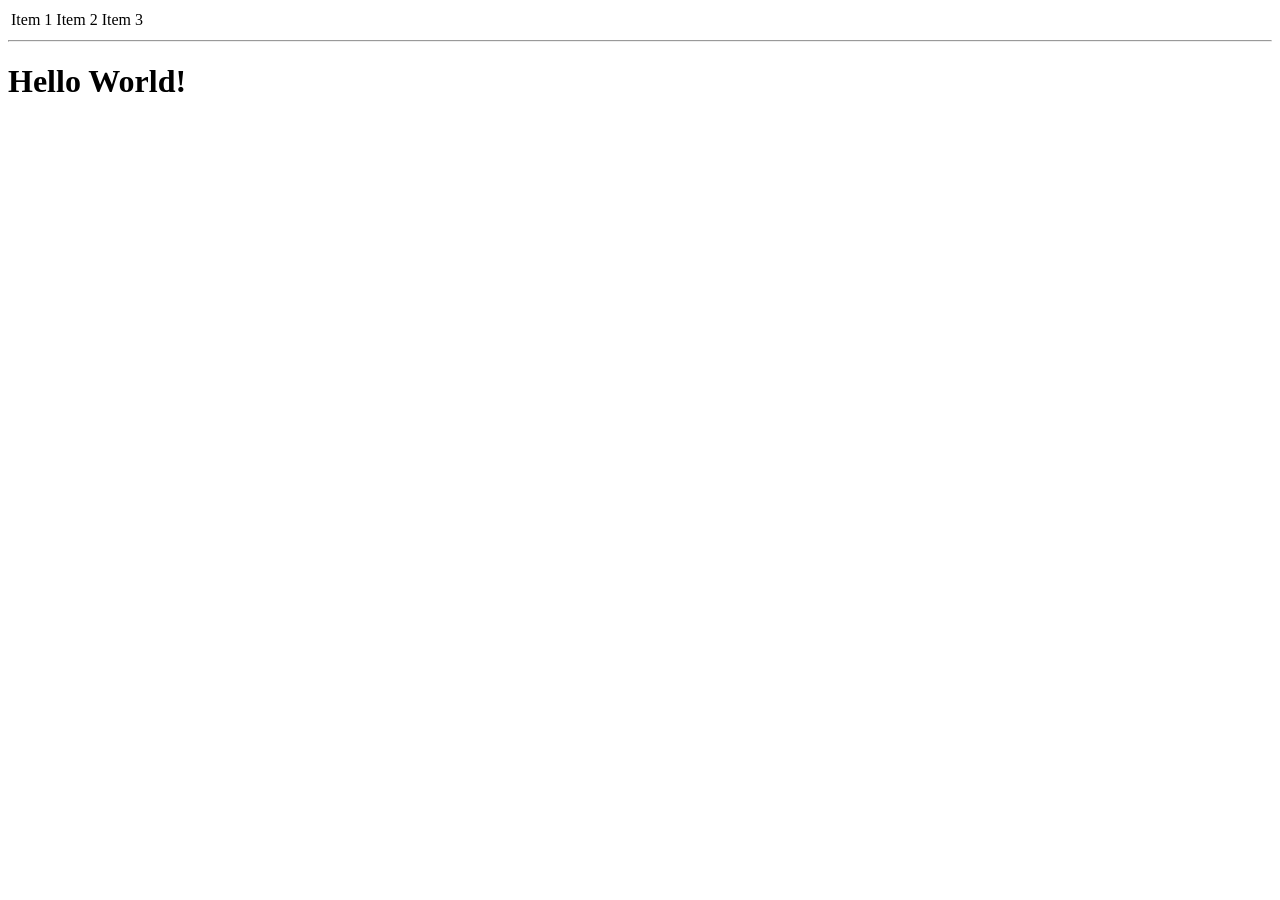
==== index.html @ 96542fe8 "Initial Commit" ====
<!DOCTYPE html>
<html lang="en">
    <head>
        <meta charset="UTF-8">
        <title>Bryan Garry</title>
    </head>

    <body>
        <table>
            <tr>
                <td>Item 1</td>
                <td>Item 2</td>
                <td>Item 3</td>
            </tr>
        </table>

        <hr>

        <h1>Hello World!</h1>

    </body>
</html>
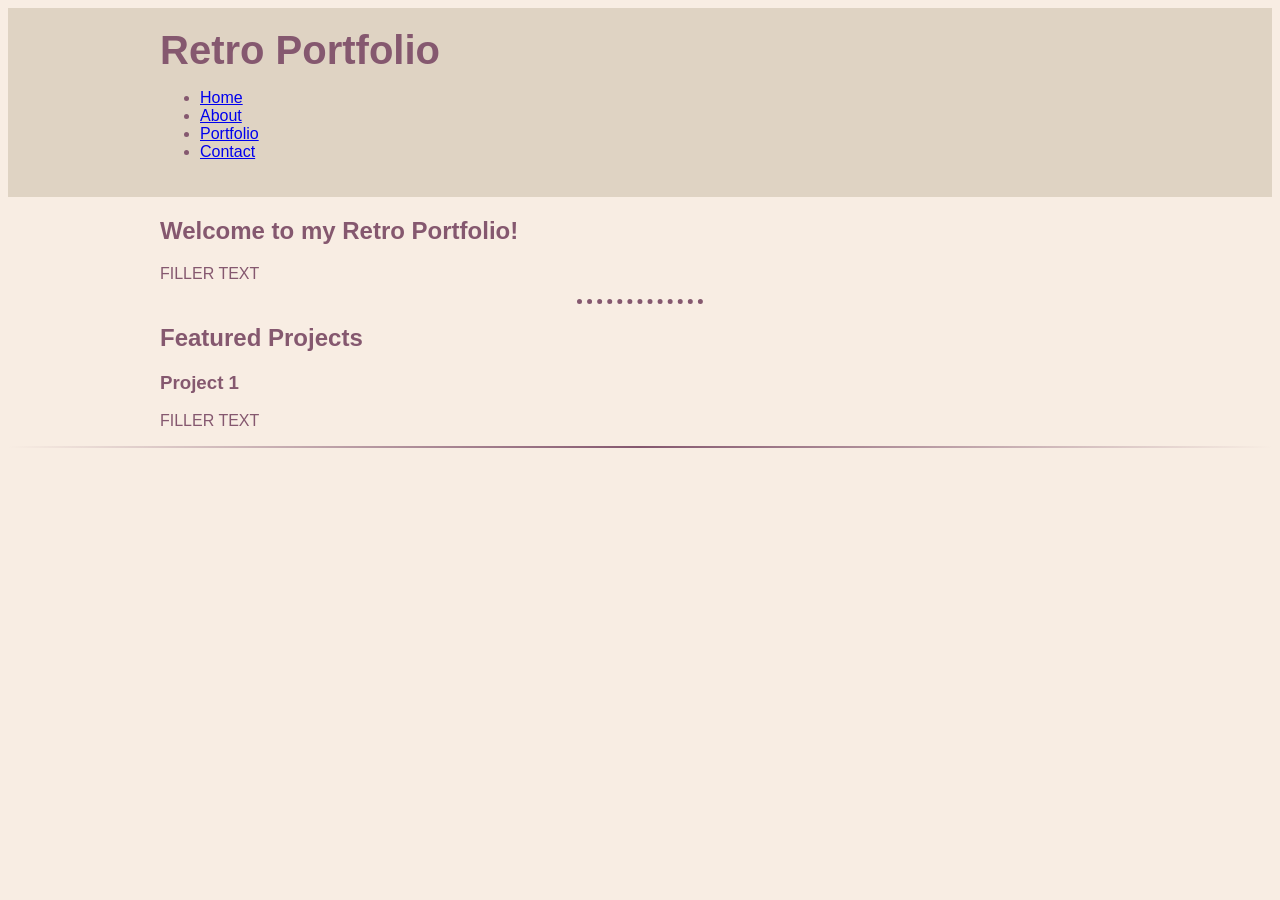
==== commit 6af70c48: "Added Initial HTML And CSS Structure" ====
--- a/index.html
+++ b/index.html
@@ -2,21 +2,48 @@
 <html lang="en">
     <head>
         <meta charset="UTF-8">
+        <meta name="viewport" content="width=device-width, initial-scale=1.0">
         <title>Bryan Garry</title>
+        <link rel="stylesheet" href="css/styles.css">
     </head>
 
     <body>
-        <table>
-            <tr>
-                <td>Item 1</td>
-                <td>Item 2</td>
-                <td>Item 3</td>
-            </tr>
-        </table>
 
-        <hr>
+        <header>
+            <div class="container">
+                <h1>Retro Portfolio</h1>
+                <nav>
+                    <ul>
+                        <li><a href="#">Home</a></li>
+                        <li><a href="#">About</a></li>
+                        <li><a href="#">Portfolio</a></li>
+                        <li><a href="#">Contact</a></li>
+                    </ul>
+                </nav>
+            </div>
+        </header>
 
-        <h1>Hello World!</h1>
+        
+        <section class="intro">
+            <div class="container">
+                <h2>Welcome to my Retro Portfolio!</h2>
+                <p>FILLER TEXT</p>
+            </div>
+        </section>
+
+        <hr class="hr-style-one">
+    
+        <section class="featured-projects">
+            <div class="container">
+                <h2>Featured Projects</h2>
+                <div class="project">
+                    <h3>Project 1</h3>
+                    <p>FILLER TEXT</p>
+                </div>
+            </div>
+        </section>
+        
+        <hr class="hr-style-two">
 
     </body>
 </html>
--- a/css/styles.css
+++ b/css/styles.css
@@ -0,0 +1,46 @@
+/*  
+COLOR PALLETES
+#F8EDE3     #181D31
+#DFD3C3     #678983
+#D0B8A8     #E6DDC4
+#85586F     #F0E9D2
+ */
+
+
+/* Global Styles */
+body {
+    background-color: #F8EDE3;
+    color: #85586F;
+    font-family: Arial, sans-serif;
+}
+  
+.container {
+    max-width: 960px;
+    margin: 0 auto;
+    padding: 0 20px;
+}
+
+.hr-style-one {
+    background-color: none;
+    border-style: dotted none none;
+    border-color: #85586F;
+    border-width: 5px;
+    width: 10%;
+}
+
+.hr-style-two {
+    border: 0;
+    height: 2px;
+    background-image: linear-gradient(to right, rgba(0, 0, 0, 0), #85586F, rgba(0, 0, 0, 0));
+}
+  
+/* Header styles */
+header {
+    background-color: #DFD3C3;
+    padding: 20px 0;
+}
+  
+header h1 {
+    font-size: 2.5rem;
+    margin: 0;
+}
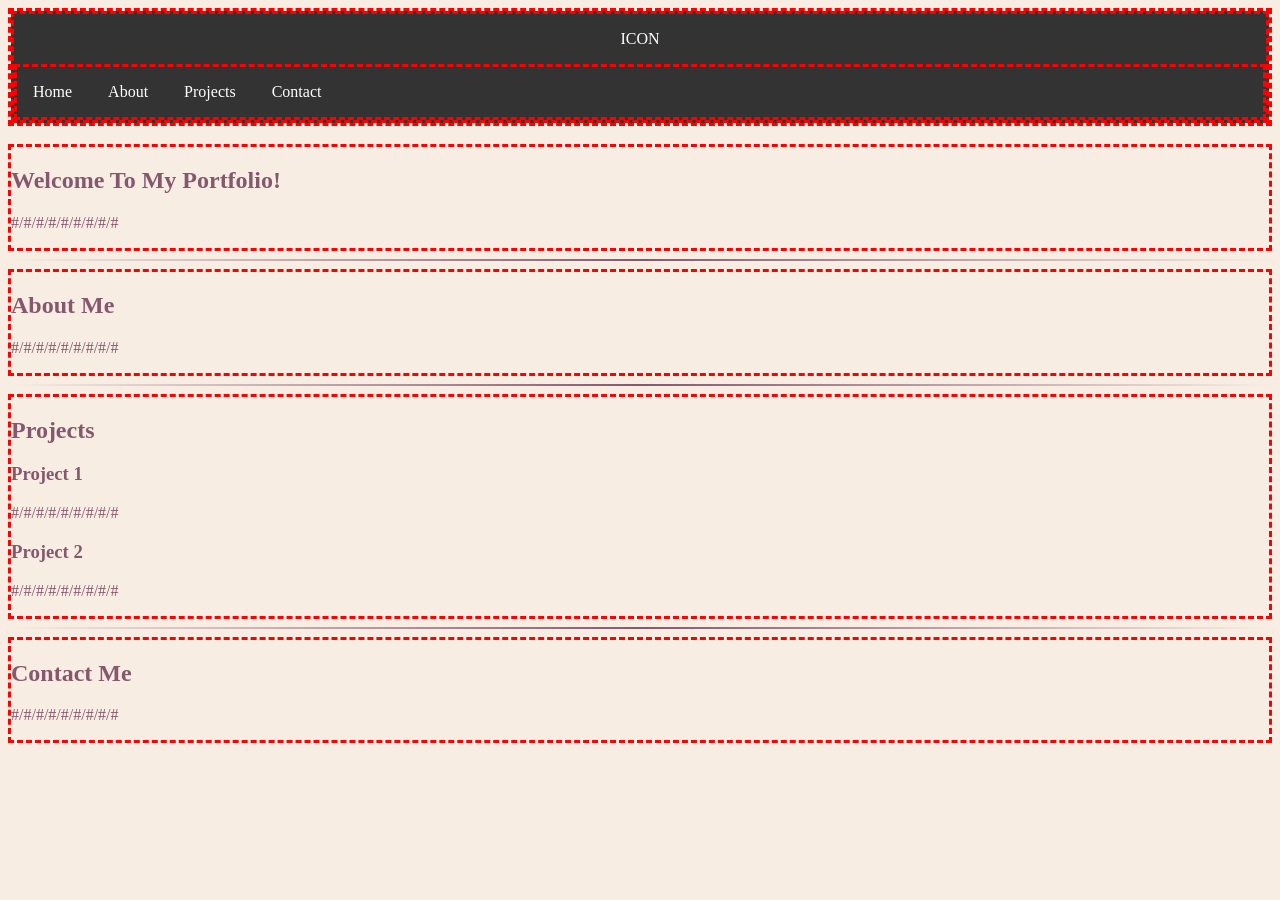
==== commit 5f382e14: "Added Div Outlines and Header Base" ====
--- a/index.html
+++ b/index.html
@@ -9,10 +9,34 @@
 
     <body>
 
-        <header>
+        <!-- A navigation bar to sit at the top of the website -->
+        <div class="container">
+            <nav class="navbar">
+                <a href="#" class="icon">ICON</a>
+                <ul>
+                    <li><a href="#">Home</a></li>
+                    <li><a href="#">About</a></li>
+                    <li><a href="#">Projects</a></li>
+                    <li><a href="#">Contact</a></li>
+                </ul>
+            </nav>
+        </div>
+
+        <!--<nav class="navbar">
+            <a href="#" class="icon">ICON</a>
             <div class="container">
-                <h1>Retro Portfolio</h1>
-                <nav>
+                <ul>
+                    <li><a href="#">Home</a></li>
+                    <li><a href="#">About</a></li>
+                    <li><a href="#">Projects</a></li>
+                    <li><a href="#">Contact</a></li>
+                </ul>
+            </div>
+        </nav>-->
+
+        <!--<header>
+            <div class="container">
+                <nav class="header-nav">
                     <ul>
                         <li><a href="#">Home</a></li>
                         <li><a href="#">About</a></li>
@@ -21,29 +45,51 @@
                     </ul>
                 </nav>
             </div>
-        </header>
+        </header>-->
 
+        <br>
         
-        <section class="intro">
+        <section>
             <div class="container">
-                <h2>Welcome to my Retro Portfolio!</h2>
-                <p>FILLER TEXT</p>
+                <h2>Welcome To My Portfolio!</h2>
+                <p>#/#/#/#/#/#/#/#/#</p>
             </div>
         </section>
 
-        <hr class="hr-style-one">
+        <hr class="hr-style-two">
+
+        <section>
+            <div class="container">
+                <h2>About Me</h2>
+                <p>#/#/#/#/#/#/#/#/#</p>
+            </div>
+        </section>
+
+        <hr class="hr-style-two">
     
-        <section class="featured-projects">
+        <section>
             <div class="container">
-                <h2>Featured Projects</h2>
-                <div class="project">
+                <h2>Projects</h2>
+                <div>
                     <h3>Project 1</h3>
-                    <p>FILLER TEXT</p>
+                    <p>#/#/#/#/#/#/#/#/#</p>
+                </div>
+                <div>
+                    <h3>Project 2</h3>
+                    <p>#/#/#/#/#/#/#/#/#</p>
                 </div>
             </div>
+            
         </section>
         
         <hr class="hr-style-two">
 
+        <section>
+            <div class="container">
+                <h2>Contact Me</h2>
+                <p>#/#/#/#/#/#/#/#/#</p>
+            </div>
+        </section>
+
     </body>
 </html>
--- a/css/styles.css
+++ b/css/styles.css
@@ -11,15 +11,18 @@
 body {
     background-color: #F8EDE3;
     color: #85586F;
-    font-family: Arial, sans-serif;
+    /*font-family: Arial, sans-serif;*/
 }
   
 .container {
-    max-width: 960px;
+    border-color: red;
+    border-style: dashed;
+    /*max-width: 960px;
     margin: 0 auto;
-    padding: 0 20px;
+    padding: 0 20px;*/
 }
 
+/* Horizontal Rule styles */
 .hr-style-one {
     background-color: none;
     border-style: dotted none none;
@@ -35,12 +38,76 @@
 }
   
 /* Header styles */
+/*
 header {
+    display: flex;
+    align-items: center;
+    justify-content: start;
+    padding: 1rem;
     background-color: #DFD3C3;
-    padding: 20px 0;
+    border-color: red;
+    border-style: dashed;
 }
-  
-header h1 {
-    font-size: 2.5rem;
+
+.header-nav ul {
+    display: flex;
+    list-style: none;
+}
+
+.header-nav ul li {
+    display: inline;
+    padding: 0 1rem;
+}
+
+.header-nav ul li a {
+    text-decoration: none;
+    color: #85586F;
+    cursor: pointer;
+}
+
+.header-nav ul li a:hover {
+    border-color: red;
+    border-style: dashed;
+}*/
+
+ /* Navbar styles */
+ .navbar {
+    border-color: red;
+    border-style: dashed;
+    align-items: center;
+    justify-content: center;
+    background-color: #333333;
+ }
+
+ .navbar ul {
+    border-color: red;
+    border-style: dashed;
+    list-style-type: none;
+    justify-content: center;
     margin: 0;
-}+    padding: 0;
+    overflow: hidden;
+    background-color: #333333;
+ }
+
+ .navbar li {
+    display: inline-block;
+ }
+
+ .navbar a {
+    display: block;
+    color: white;
+    text-align: center;
+    padding: 16px;
+    text-decoration: none;
+ }
+
+ .navbar a:hover {
+    background-color: #111111;
+ }
+
+ .list {
+    list-style: none;
+    display: flex;
+    gap: 25px;
+ }
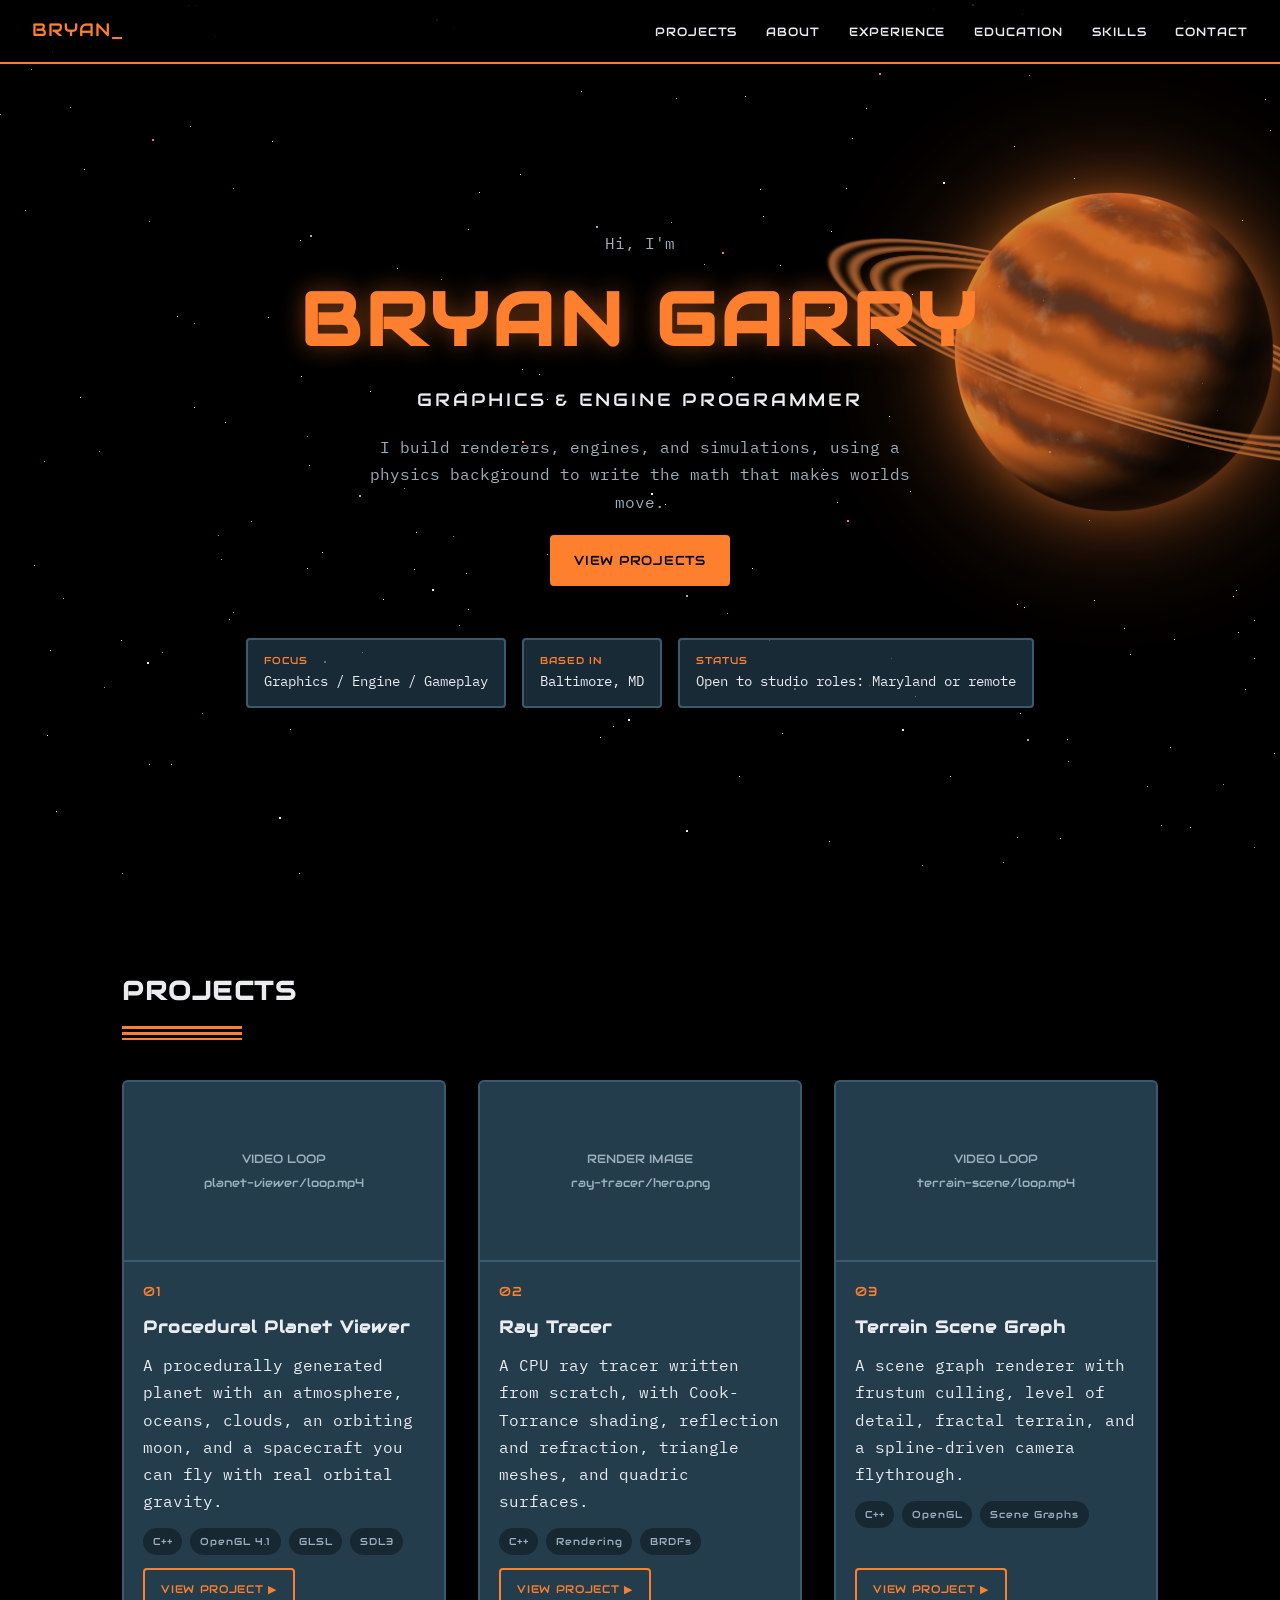
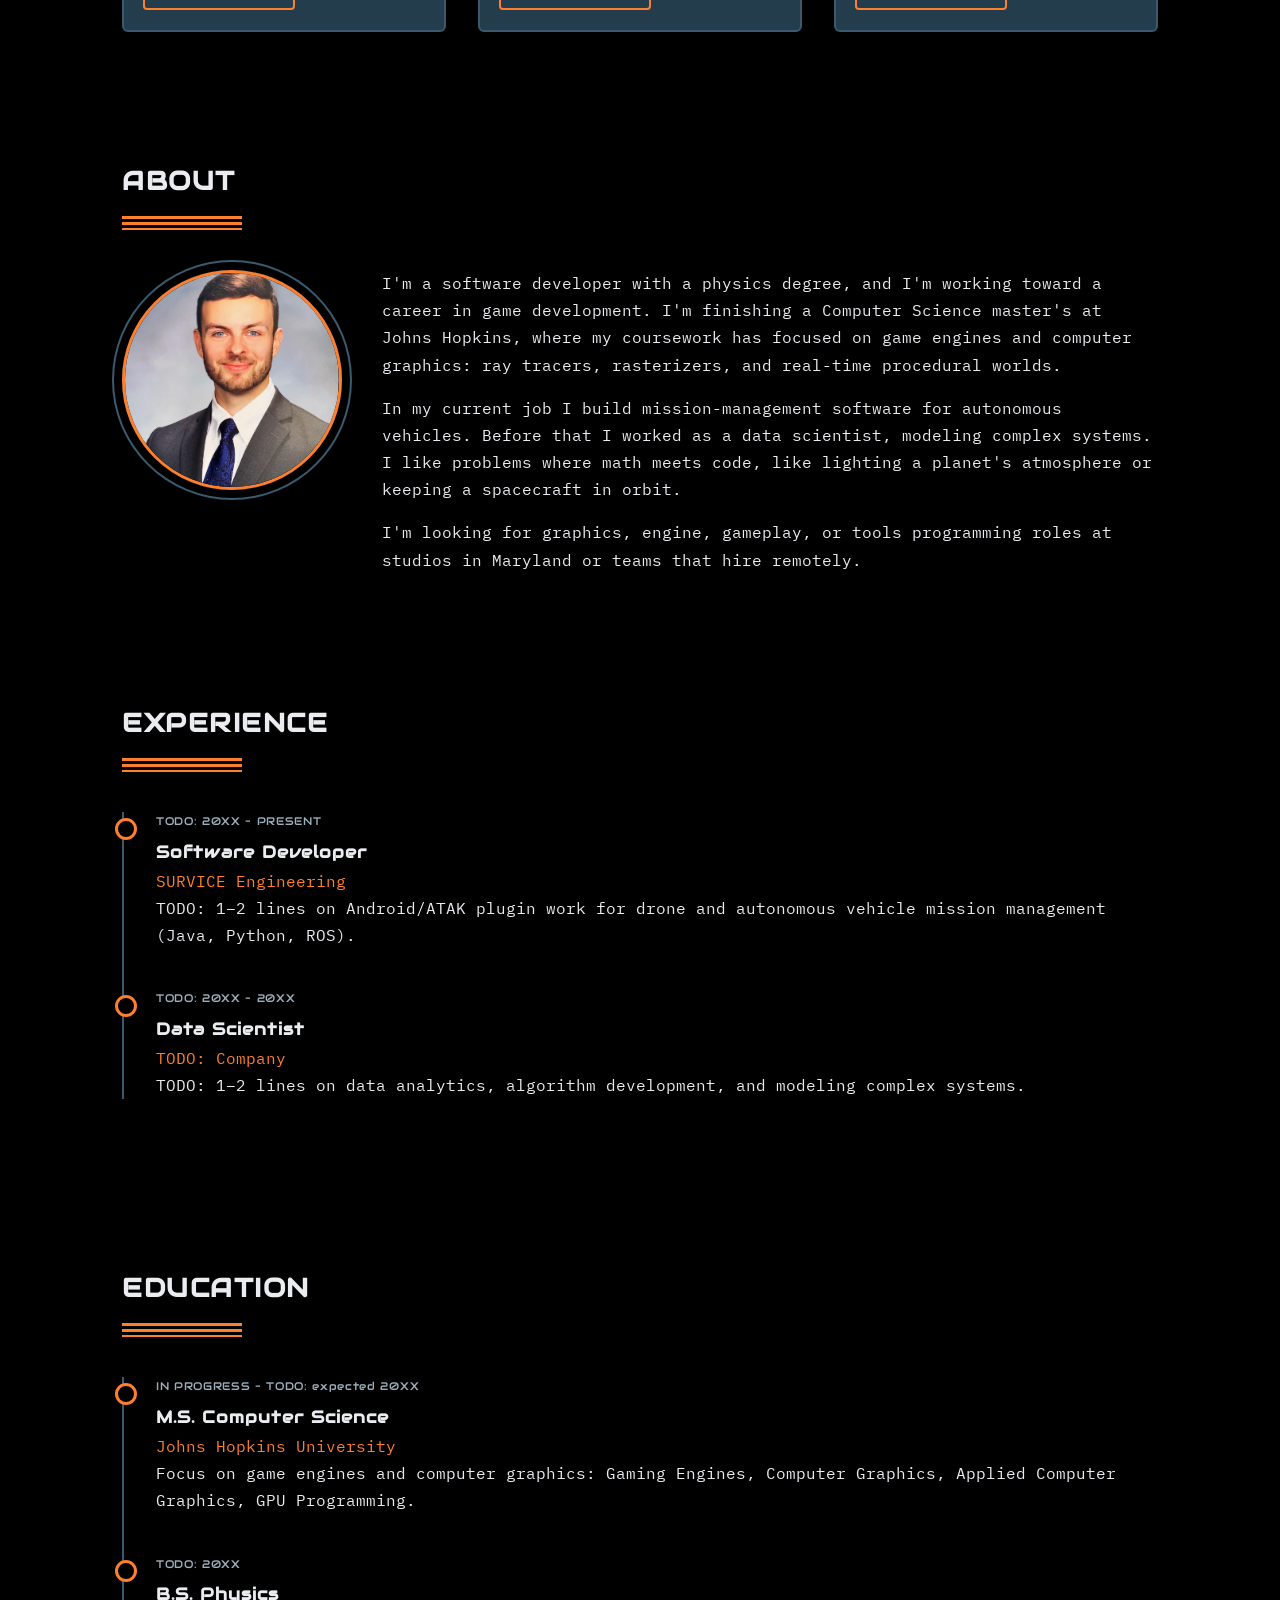
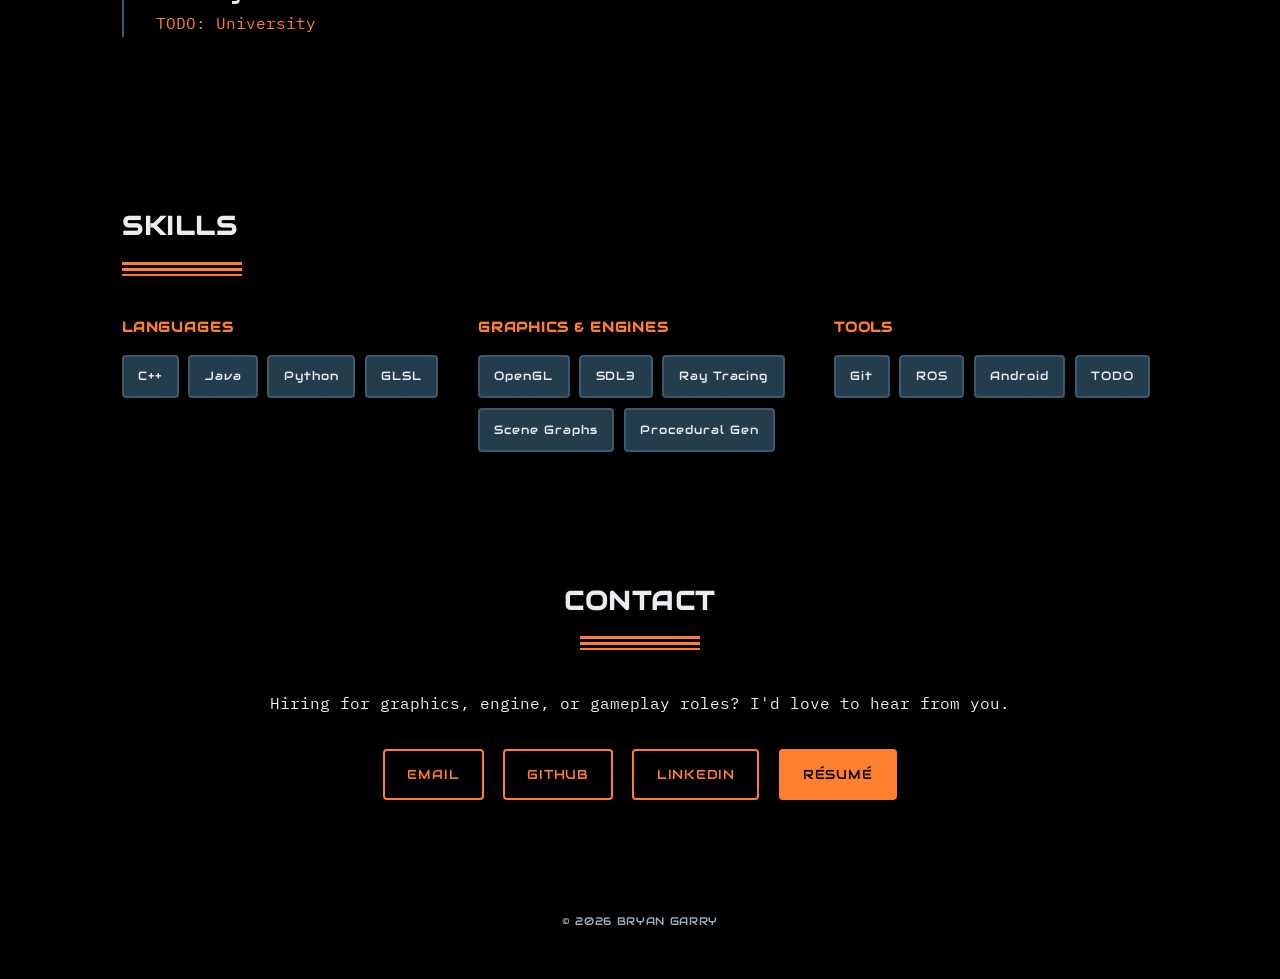
==== commit ac88f7de: "Rebuild portfolio with space retro theme - New layout: hero, projects, about, experience, education," ====
--- a/index.html
+++ b/index.html
@@ -1,95 +1,204 @@
 <!DOCTYPE html>
 <html lang="en">
-    <head>
-        <meta charset="UTF-8">
-        <meta name="viewport" content="width=device-width, initial-scale=1.0">
-        <title>Bryan Garry</title>
-        <link rel="stylesheet" href="css/styles.css">
-    </head>
-
-    <body>
-
-        <!-- A navigation bar to sit at the top of the website -->
-        <div class="container">
-            <nav class="navbar">
-                <a href="#" class="icon">ICON</a>
-                <ul>
-                    <li><a href="#">Home</a></li>
-                    <li><a href="#">About</a></li>
-                    <li><a href="#">Projects</a></li>
-                    <li><a href="#">Contact</a></li>
-                </ul>
-            </nav>
-        </div>
-
-        <!--<nav class="navbar">
-            <a href="#" class="icon">ICON</a>
-            <div class="container">
-                <ul>
-                    <li><a href="#">Home</a></li>
-                    <li><a href="#">About</a></li>
-                    <li><a href="#">Projects</a></li>
-                    <li><a href="#">Contact</a></li>
-                </ul>
-            </div>
-        </nav>-->
-
-        <!--<header>
-            <div class="container">
-                <nav class="header-nav">
-                    <ul>
-                        <li><a href="#">Home</a></li>
-                        <li><a href="#">About</a></li>
-                        <li><a href="#">Portfolio</a></li>
-                        <li><a href="#">Contact</a></li>
+<head>
+    <meta charset="UTF-8">
+    <meta name="viewport" content="width=device-width, initial-scale=1.0">
+    <title>Bryan Garry | Graphics & Engine Programmer</title>
+    <meta name="description" content="Portfolio of Bryan Garry: graphics, engine and gameplay programming.">
+    <link rel="preconnect" href="https://fonts.googleapis.com">
+    <link rel="preconnect" href="https://fonts.gstatic.com" crossorigin>
+    <link href="https://fonts.googleapis.com/css2?family=Audiowide&family=IBM+Plex+Mono:wght@400;600&display=swap" rel="stylesheet">
+    <link rel="stylesheet" href="css/styles.css">
+</head>
+<body>
+    <canvas id="starfield" aria-hidden="true"></canvas>
+
+    <!-- ===== NAV ===== -->
+    <header class="nav">
+        <a href="#top" class="nav-logo">BRYAN<span class="blink">_</span></a>
+        <button class="nav-toggle" aria-label="Open menu">&#9776;</button>
+        <nav>
+            <ul class="nav-links">
+                <li><a href="#projects">Projects</a></li>
+                <li><a href="#about">About</a></li>
+                <li><a href="#experience">Experience</a></li>
+                <li><a href="#education">Education</a></li>
+                <li><a href="#skills">Skills</a></li>
+                <li><a href="#contact">Contact</a></li>
+            </ul>
+        </nav>
+    </header>
+
+    <main id="top">
+
+        <!-- ===== HERO ===== -->
+        <section class="hero">
+            <canvas class="hero-planet" id="planet" aria-hidden="true"></canvas>
+            <p class="hero-player">Hi, I'm</p>
+            <h1 class="hero-name">BRYAN GARRY</h1>
+            <p class="hero-class">Graphics &amp; Engine Programmer</p>
+            <p class="hero-tagline">
+                I build renderers, engines, and simulations, using a physics background
+                to write the math that makes worlds move.
+            </p>
+            <a href="#projects" class="btn btn-start">View Projects</a>
+
+            <dl class="hero-stats">
+                <div><dt>FOCUS</dt><dd>Graphics / Engine / Gameplay</dd></div>
+                <div><dt>BASED IN</dt><dd>Baltimore, MD</dd></div>
+                <div><dt>STATUS</dt><dd>Open to studio roles: Maryland or remote</dd></div>
+            </dl>
+        </section>
+
+        <!-- ===== PROJECTS ===== -->
+        <section id="projects" class="section">
+            <h2 class="section-title">Projects</h2>
+
+            <div class="project-grid">
+
+                <article class="project-card">
+                    <!-- TODO: replace placeholder with:
+                         <video src="media/planet-viewer/loop.mp4" autoplay muted loop playsinline></video> -->
+                    <div class="media placeholder">VIDEO LOOP<br>planet-viewer/loop.mp4</div>
+                    <div class="project-body">
+                        <p class="stage-num">01</p>
+                        <h3>Procedural Planet Viewer</h3>
+                        <p>A procedurally generated planet with an atmosphere, oceans, clouds, an orbiting moon, and a spacecraft you can fly with real orbital gravity.</p>
+                        <ul class="tags">
+                            <li>C++</li><li>OpenGL 4.1</li><li>GLSL</li><li>SDL3</li>
+                        </ul>
+                        <a href="projects/planet-viewer.html" class="btn btn-small">VIEW PROJECT &#9654;</a>
+                    </div>
+                </article>
+
+                <article class="project-card">
+                    <!-- TODO: replace placeholder with image or video -->
+                    <div class="media placeholder">RENDER IMAGE<br>ray-tracer/hero.png</div>
+                    <div class="project-body">
+                        <p class="stage-num">02</p>
+                        <h3>Ray Tracer</h3>
+                        <p>A CPU ray tracer written from scratch, with Cook-Torrance shading, reflection and refraction, triangle meshes, and quadric surfaces.</p>
+                        <ul class="tags">
+                            <li>C++</li><li>Rendering</li><li>BRDFs</li>
+                        </ul>
+                        <a href="projects/ray-tracer.html" class="btn btn-small">VIEW PROJECT &#9654;</a>
+                    </div>
+                </article>
+
+                <article class="project-card">
+                    <!-- TODO: replace placeholder with video -->
+                    <div class="media placeholder">VIDEO LOOP<br>terrain-scene/loop.mp4</div>
+                    <div class="project-body">
+                        <p class="stage-num">03</p>
+                        <h3>Terrain Scene Graph</h3>
+                        <p>A scene graph renderer with frustum culling, level of detail, fractal terrain, and a spline-driven camera flythrough.</p>
+                        <ul class="tags">
+                            <li>C++</li><li>OpenGL</li><li>Scene Graphs</li>
+                        </ul>
+                        <a href="projects/terrain-scene.html" class="btn btn-small">VIEW PROJECT &#9654;</a>
+                    </div>
+                </article>
+
+                <!-- To add a project: copy an <article class="project-card"> block above
+                     and copy one of the pages in /projects as its detail page. -->
+            </div>
+        </section>
+
+        <!-- ===== ABOUT ===== -->
+        <section id="about" class="section">
+            <h2 class="section-title">About</h2>
+            <div class="about">
+                <img src="images/ProfilePicture.jpg" alt="Bryan Garry" class="about-photo">
+                <div class="about-text">
+                    <!-- TODO: draft bio, edit into your own voice -->
+                    <p>I'm a software developer with a physics degree, and I'm working toward a career in game development. I'm finishing a Computer Science master's at Johns Hopkins, where my coursework has focused on game engines and computer graphics: ray tracers, rasterizers, and real-time procedural worlds.</p>
+                    <p>In my current job I build mission-management software for autonomous vehicles. Before that I worked as a data scientist, modeling complex systems. I like problems where math meets code, like lighting a planet's atmosphere or keeping a spacecraft in orbit.</p>
+                    <p>I'm looking for graphics, engine, gameplay, or tools programming roles at studios in Maryland or teams that hire remotely.</p>
+                </div>
+            </div>
+        </section>
+
+        <!-- ===== EXPERIENCE ===== -->
+        <section id="experience" class="section">
+            <h2 class="section-title">Experience</h2>
+            <ol class="quest-log">
+                <li class="quest">
+                    <p class="quest-date">TODO: 20XX &ndash; PRESENT</p>
+                    <h3>Software Developer</h3>
+                    <p class="quest-org">SURVICE Engineering</p>
+                    <p>TODO: 1&ndash;2 lines on Android/ATAK plugin work for drone and autonomous vehicle mission management (Java, Python, ROS).</p>
+                </li>
+                <li class="quest">
+                    <p class="quest-date">TODO: 20XX &ndash; 20XX</p>
+                    <h3>Data Scientist</h3>
+                    <p class="quest-org">TODO: Company</p>
+                    <p>TODO: 1&ndash;2 lines on data analytics, algorithm development, and modeling complex systems.</p>
+                </li>
+            </ol>
+        </section>
+
+        <!-- ===== EDUCATION ===== -->
+        <section id="education" class="section">
+            <h2 class="section-title">Education</h2>
+            <ol class="quest-log">
+                <li class="quest">
+                    <p class="quest-date">IN PROGRESS &ndash; TODO: expected 20XX</p>
+                    <h3>M.S. Computer Science</h3>
+                    <p class="quest-org">Johns Hopkins University</p>
+                    <p>Focus on game engines and computer graphics: Gaming Engines, Computer Graphics, Applied Computer Graphics, GPU Programming.</p>
+                </li>
+                <li class="quest">
+                    <p class="quest-date">TODO: 20XX</p>
+                    <h3>B.S. Physics</h3>
+                    <p class="quest-org">TODO: University</p>
+                </li>
+            </ol>
+        </section>
+
+        <!-- ===== SKILLS ===== -->
+        <section id="skills" class="section">
+            <h2 class="section-title">Skills</h2>
+            <div class="inventory">
+                <div class="inv-group">
+                    <h3>Languages</h3>
+                    <ul class="inv-slots">
+                        <li>C++</li><li>Java</li><li>Python</li><li>GLSL</li>
                     </ul>
-                </nav>
-            </div>
-        </header>-->
-
-        <br>
-        
-        <section>
-            <div class="container">
-                <h2>Welcome To My Portfolio!</h2>
-                <p>#/#/#/#/#/#/#/#/#</p>
-            </div>
-        </section>
-
-        <hr class="hr-style-two">
-
-        <section>
-            <div class="container">
-                <h2>About Me</h2>
-                <p>#/#/#/#/#/#/#/#/#</p>
-            </div>
-        </section>
-
-        <hr class="hr-style-two">
-    
-        <section>
-            <div class="container">
-                <h2>Projects</h2>
-                <div>
-                    <h3>Project 1</h3>
-                    <p>#/#/#/#/#/#/#/#/#</p>
-                </div>
-                <div>
-                    <h3>Project 2</h3>
-                    <p>#/#/#/#/#/#/#/#/#</p>
-                </div>
-            </div>
-            
-        </section>
-        
-        <hr class="hr-style-two">
-
-        <section>
-            <div class="container">
-                <h2>Contact Me</h2>
-                <p>#/#/#/#/#/#/#/#/#</p>
-            </div>
-        </section>
-
-    </body>
+                </div>
+                <div class="inv-group">
+                    <h3>Graphics &amp; Engines</h3>
+                    <ul class="inv-slots">
+                        <li>OpenGL</li><li>SDL3</li><li>Ray Tracing</li><li>Scene Graphs</li><li>Procedural Gen</li>
+                    </ul>
+                </div>
+                <div class="inv-group">
+                    <h3>Tools</h3>
+                    <ul class="inv-slots">
+                        <li>Git</li><li>ROS</li><li>Android</li><li>TODO</li>
+                    </ul>
+                </div>
+            </div>
+        </section>
+
+        <!-- ===== CONTACT ===== -->
+        <section id="contact" class="section contact">
+            <h2 class="section-title">Contact</h2>
+            <p class="contact-blurb">Hiring for graphics, engine, or gameplay roles? I'd love to hear from you.</p>
+            <div class="contact-links">
+                <!-- TODO: fill in real links -->
+                <a href="mailto:TODO@example.com" class="btn">EMAIL</a>
+                <a href="https://github.com/bryancgarry" class="btn" target="_blank" rel="noopener">GITHUB</a>
+                <a href="#TODO-linkedin" class="btn">LINKEDIN</a>
+                <a href="#TODO-resume" class="btn btn-start">R&Eacute;SUM&Eacute;</a>
+            </div>
+        </section>
+    </main>
+
+    <footer class="footer">
+        <p>&copy; <span id="year"></span> BRYAN GARRY</p>
+    </footer>
+
+    <script src="js/main.js"></script>
+    <script src="js/planet.js"></script>
+</body>
 </html>
--- a/css/styles.css
+++ b/css/styles.css
@@ -1,113 +1,579 @@
-/*  
-COLOR PALLETES
-#F8EDE3     #181D31
-#DFD3C3     #678983
-#D0B8A8     #E6DDC4
-#85586F     #F0E9D2
- */
-
-
-/* Global Styles */
+/* =========================================================
+   SPACE RETRO THEME
+   Palette: colorhunt.co/palette/000000233d4dfe7f2deaecf0
+   Change the colors here and the whole site follows.
+   ========================================================= */
+:root {
+    --bg: #000000;
+    --panel: #233D4D;
+    --accent: #FE7F2D;
+    --text: #EAECF0;
+    --muted: #9DB0BD;
+    --line: #3B5A6E;
+
+    --font-display: "Audiowide", sans-serif;
+    --font-body: "IBM Plex Mono", monospace;
+    --max-width: 1100px;
+}
+
+* {
+    box-sizing: border-box;
+    margin: 0;
+    padding: 0;
+}
+
+html {
+    scroll-behavior: smooth;
+}
+
 body {
-    background-color: #F8EDE3;
-    color: #85586F;
-    /*font-family: Arial, sans-serif;*/
-}
-  
-.container {
-    border-color: red;
-    border-style: dashed;
-    /*max-width: 960px;
-    margin: 0 auto;
-    padding: 0 20px;*/
-}
-
-/* Horizontal Rule styles */
-.hr-style-one {
-    background-color: none;
-    border-style: dotted none none;
-    border-color: #85586F;
-    border-width: 5px;
-    width: 10%;
-}
-
-.hr-style-two {
-    border: 0;
-    height: 2px;
-    background-image: linear-gradient(to right, rgba(0, 0, 0, 0), #85586F, rgba(0, 0, 0, 0));
-}
-  
-/* Header styles */
-/*
-header {
-    display: flex;
-    align-items: center;
-    justify-content: start;
-    padding: 1rem;
-    background-color: #DFD3C3;
-    border-color: red;
-    border-style: dashed;
-}
-
-.header-nav ul {
-    display: flex;
-    list-style: none;
-}
-
-.header-nav ul li {
-    display: inline;
-    padding: 0 1rem;
-}
-
-.header-nav ul li a {
-    text-decoration: none;
-    color: #85586F;
-    cursor: pointer;
-}
-
-.header-nav ul li a:hover {
-    border-color: red;
-    border-style: dashed;
-}*/
-
- /* Navbar styles */
- .navbar {
-    border-color: red;
-    border-style: dashed;
+    background: var(--bg);
+    color: var(--text);
+    font-family: var(--font-body);
+    line-height: 1.7;
+}
+
+#starfield {
+    position: fixed;
+    inset: 0;
+    z-index: -1;
+}
+
+a {
+    color: var(--accent);
+}
+
+h1, h2, h3, .btn, .nav, .stage-num, .quest-date, .tags, .inv-slots, .footer {
+    font-family: var(--font-display);
+    letter-spacing: 0.06em;
+}
+
+.blink {
+    animation: blink 1s steps(1) infinite;
+}
+
+@keyframes blink {
+    50% { opacity: 0; }
+}
+
+/* ---------- Placeholder boxes (search "TODO" to find them all) ---------- */
+.placeholder {
+    display: flex;
     align-items: center;
     justify-content: center;
-    background-color: #333333;
- }
-
- .navbar ul {
-    border-color: red;
-    border-style: dashed;
-    list-style-type: none;
+    text-align: center;
+    border: 2px dashed var(--line);
+    color: var(--muted);
+    font-family: var(--font-display);
+    font-size: 0.75rem;
+    line-height: 2;
+    background: rgba(35, 61, 77, 0.35);
+}
+
+/* ---------- Buttons ---------- */
+.btn {
+    display: inline-block;
+    padding: 0.8rem 1.4rem;
+    font-size: 0.8rem;
+    text-transform: uppercase;
+    color: var(--accent);
+    background: transparent;
+    border: 2px solid var(--accent);
+    border-radius: 4px;
+    text-decoration: none;
+    transition: background 0.15s, color 0.15s;
+}
+
+.btn:hover {
+    background: var(--accent);
+    color: var(--bg);
+}
+
+.btn-start {
+    background: var(--accent);
+    color: var(--bg);
+}
+
+.btn-start:hover {
+    background: var(--text);
+    border-color: var(--text);
+}
+
+.btn-small {
+    padding: 0.6rem 1rem;
+    font-size: 0.7rem;
+}
+
+/* ---------- Nav ---------- */
+.nav {
+    position: sticky;
+    top: 0;
+    z-index: 50;
+    display: flex;
+    align-items: center;
+    justify-content: space-between;
+    padding: 1rem 2rem;
+    background: rgba(0, 0, 0, 0.85);
+    border-bottom: 2px solid var(--accent);
+}
+
+.nav-logo {
+    color: var(--accent);
+    text-decoration: none;
+    font-size: 1.1rem;
+}
+
+.nav-links {
+    display: flex;
+    gap: 1.8rem;
+    list-style: none;
+}
+
+.nav-links a {
+    color: var(--text);
+    text-decoration: none;
+    text-transform: uppercase;
+    font-size: 0.75rem;
+}
+
+.nav-links a:hover {
+    color: var(--accent);
+}
+
+.nav-toggle {
+    display: none;
+    background: none;
+    border: none;
+    color: var(--text);
+    font-size: 1.5rem;
+    cursor: pointer;
+}
+
+/* ---------- Sections ---------- */
+.section {
+    max-width: var(--max-width);
+    margin: 0 auto;
+    padding: 6rem 2rem 2rem;
+}
+
+.section-title {
+    font-size: 1.6rem;
+    text-transform: uppercase;
+    margin-bottom: 2.5rem;
+}
+
+/* Retro triple stripe under each title */
+.section-title::after {
+    content: "";
+    display: block;
+    width: 120px;
+    height: 14px;
+    margin-top: 0.8rem;
+    background: repeating-linear-gradient(
+        to bottom,
+        var(--accent) 0 3px,
+        transparent 3px 6px
+    );
+}
+
+/* ---------- Hero ---------- */
+.hero {
+    position: relative;
+    overflow: hidden;
+    min-height: 90vh;
+    display: flex;
+    flex-direction: column;
+    align-items: center;
     justify-content: center;
-    margin: 0;
-    padding: 0;
+    text-align: center;
+    padding: 4rem 2rem;
+    gap: 1.2rem;
+}
+
+.hero > *:not(.hero-planet) {
+    position: relative;
+}
+
+/* Animated planet behind the hero text (drawn by js/planet.js) */
+.hero-planet {
+    position: absolute;
+    top: -4%;
+    right: -12%;
+    width: min(640px, 90vw);
+    aspect-ratio: 1;
+    pointer-events: none;
+    opacity: 0.8;
+}
+
+.hero-player {
+    color: var(--muted);
+    font-size: 1rem;
+}
+
+.hero-name {
+    font-size: clamp(2.2rem, 7vw, 4.6rem);
+    color: var(--accent);
+    text-shadow: 0 0 24px rgba(254, 127, 45, 0.45);
+    line-height: 1.2;
+}
+
+.hero-class {
+    font-family: var(--font-display);
+    text-transform: uppercase;
+    letter-spacing: 0.15em;
+    font-size: clamp(0.85rem, 2vw, 1.15rem);
+}
+
+.hero-tagline {
+    max-width: 560px;
+    color: var(--muted);
+}
+
+.hero-stats {
+    display: flex;
+    flex-wrap: wrap;
+    justify-content: center;
+    gap: 1rem;
+    margin-top: 2rem;
+}
+
+.hero-stats div {
+    border: 2px solid var(--line);
+    border-radius: 4px;
+    background: rgba(35, 61, 77, 0.7);
+    padding: 0.8rem 1rem;
+    text-align: left;
+}
+
+.hero-stats dt {
+    font-family: var(--font-display);
+    font-size: 0.65rem;
+    letter-spacing: 0.1em;
+    color: var(--accent);
+}
+
+.hero-stats dd {
+    font-size: 0.85rem;
+}
+
+/* ---------- Project cards ---------- */
+.project-grid {
+    display: grid;
+    grid-template-columns: repeat(auto-fit, minmax(300px, 1fr));
+    gap: 2rem;
+}
+
+.project-card {
+    background: var(--panel);
+    border: 2px solid var(--line);
+    border-radius: 6px;
     overflow: hidden;
-    background-color: #333333;
- }
-
- .navbar li {
-    display: inline-block;
- }
-
- .navbar a {
-    display: block;
-    color: white;
+    display: flex;
+    flex-direction: column;
+    transition: transform 0.15s, border-color 0.15s, box-shadow 0.15s;
+}
+
+.project-card:hover {
+    transform: translateY(-4px);
+    border-color: var(--accent);
+    box-shadow: 0 8px 30px rgba(254, 127, 45, 0.2);
+}
+
+.media {
+    aspect-ratio: 16 / 9;
+    width: 100%;
+    object-fit: cover;
+    border: none;
+    border-bottom: 2px solid var(--line);
+}
+
+.project-body {
+    padding: 1.2rem;
+    display: flex;
+    flex-direction: column;
+    gap: 0.8rem;
+    flex: 1;
+}
+
+.project-body .btn {
+    margin-top: auto;
+    align-self: flex-start;
+}
+
+.stage-num {
+    color: var(--accent);
+    font-size: 0.8rem;
+}
+
+.project-body h3 {
+    font-size: 1.05rem;
+    line-height: 1.4;
+}
+
+.tags {
+    display: flex;
+    flex-wrap: wrap;
+    gap: 0.5rem;
+    list-style: none;
+}
+
+.tags li {
+    font-size: 0.65rem;
+    padding: 0.3rem 0.6rem;
+    border-radius: 999px;
+    background: rgba(0, 0, 0, 0.35);
+    color: var(--muted);
+}
+
+/* ---------- About ---------- */
+.about {
+    display: flex;
+    gap: 2.5rem;
+    align-items: flex-start;
+}
+
+.about-photo {
+    width: 220px;
+    aspect-ratio: 1;
+    object-fit: cover;
+    border-radius: 50%;
+    border: 3px solid var(--accent);
+    box-shadow: 0 0 0 8px var(--bg), 0 0 0 10px var(--line);
+}
+
+.about-text p + p {
+    margin-top: 1rem;
+}
+
+/* ---------- Experience timeline ---------- */
+.quest-log {
+    list-style: none;
+    border-left: 2px solid var(--line);
+    padding-left: 2rem;
+}
+
+.quest {
+    position: relative;
+    margin-bottom: 2.5rem;
+}
+
+.quest::before {
+    content: "";
+    position: absolute;
+    left: calc(-2rem - 9px);
+    top: 0.35rem;
+    width: 16px;
+    height: 16px;
+    border-radius: 50%;
+    background: var(--bg);
+    border: 3px solid var(--accent);
+}
+
+.quest-date {
+    font-size: 0.7rem;
+    color: var(--muted);
+}
+
+.quest h3 {
+    font-size: 1.05rem;
+    margin: 0.4rem 0 0.1rem;
+}
+
+.quest-org {
+    color: var(--accent);
+}
+
+/* ---------- Skills ---------- */
+.inventory {
+    display: grid;
+    grid-template-columns: repeat(auto-fit, minmax(260px, 1fr));
+    gap: 2rem;
+}
+
+.inv-group h3 {
+    font-size: 0.85rem;
+    text-transform: uppercase;
+    color: var(--accent);
+    margin-bottom: 1rem;
+}
+
+.inv-slots {
+    display: flex;
+    flex-wrap: wrap;
+    gap: 0.6rem;
+    list-style: none;
+}
+
+.inv-slots li {
+    font-size: 0.75rem;
+    padding: 0.6rem 0.9rem;
+    background: var(--panel);
+    border: 2px solid var(--line);
+    border-radius: 4px;
+}
+
+.inv-slots li:hover {
+    border-color: var(--accent);
+}
+
+/* ---------- Contact ---------- */
+.contact {
     text-align: center;
-    padding: 16px;
+}
+
+.contact .section-title::after {
+    margin: 0.8rem auto 0;
+}
+
+.contact-links {
+    display: flex;
+    flex-wrap: wrap;
+    justify-content: center;
+    gap: 1.2rem;
+    margin: 2rem 0;
+}
+
+/* ---------- Footer ---------- */
+.footer {
+    text-align: center;
+    padding: 3rem 1rem;
+    font-size: 0.7rem;
+    color: var(--muted);
+}
+
+/* =========================================================
+   PROJECT DETAIL PAGES
+   ========================================================= */
+.project-page {
+    max-width: 900px;
+    margin: 0 auto;
+    padding: 3rem 2rem;
+}
+
+.back-link {
+    font-family: var(--font-display);
+    text-transform: uppercase;
+    font-size: 0.75rem;
     text-decoration: none;
- }
-
- .navbar a:hover {
-    background-color: #111111;
- }
-
- .list {
-    list-style: none;
-    display: flex;
-    gap: 25px;
- }
+}
+
+.project-header {
+    margin: 2rem 0;
+}
+
+.project-header h1 {
+    font-size: clamp(1.6rem, 5vw, 2.6rem);
+    color: var(--accent);
+    line-height: 1.3;
+    margin: 0.5rem 0;
+}
+
+.project-header .tagline {
+    color: var(--muted);
+}
+
+.hero-media {
+    aspect-ratio: 16 / 9;
+    width: 100%;
+    border-radius: 6px;
+    margin-bottom: 2rem;
+}
+
+.quick-facts {
+    display: grid;
+    grid-template-columns: repeat(auto-fit, minmax(180px, 1fr));
+    gap: 1rem;
+    background: var(--panel);
+    border-radius: 6px;
+    padding: 1.2rem;
+    margin-bottom: 3rem;
+}
+
+.quick-facts dt {
+    font-family: var(--font-display);
+    font-size: 0.65rem;
+    letter-spacing: 0.1em;
+    color: var(--accent);
+}
+
+.quick-facts dd {
+    font-size: 0.85rem;
+}
+
+.project-page h2 {
+    font-size: 1.1rem;
+    margin: 2.5rem 0 1rem;
+}
+
+.project-page ul.bullets {
+    padding-left: 1.4rem;
+}
+
+.project-page ul.bullets li {
+    margin-bottom: 0.5rem;
+}
+
+.project-page ul.bullets li::marker {
+    content: "\25B8  ";
+    color: var(--accent);
+}
+
+.gallery {
+    display: grid;
+    grid-template-columns: repeat(auto-fit, minmax(250px, 1fr));
+    gap: 1rem;
+}
+
+.gallery .placeholder {
+    aspect-ratio: 16 / 9;
+    border-radius: 6px;
+}
+
+/* =========================================================
+   MOBILE
+   ========================================================= */
+@media (max-width: 760px) {
+    .nav-toggle {
+        display: block;
+        margin-left: auto;
+    }
+
+    .nav-links {
+        display: none;
+        position: absolute;
+        top: 100%;
+        left: 0;
+        right: 0;
+        flex-direction: column;
+        padding: 1.5rem 2rem;
+        background: var(--bg);
+        border-bottom: 2px solid var(--accent);
+    }
+
+    .nav-links.open {
+        display: flex;
+    }
+
+    .hero-planet {
+        top: 0;
+        right: -30%;
+        opacity: 0.4;
+    }
+
+    .about {
+        flex-direction: column;
+        align-items: center;
+    }
+}
+
+/* Respect users who turn off animations */
+@media (prefers-reduced-motion: reduce) {
+    *, *::before, *::after {
+        animation: none !important;
+        transition: none !important;
+    }
+
+    html {
+        scroll-behavior: auto;
+    }
+}
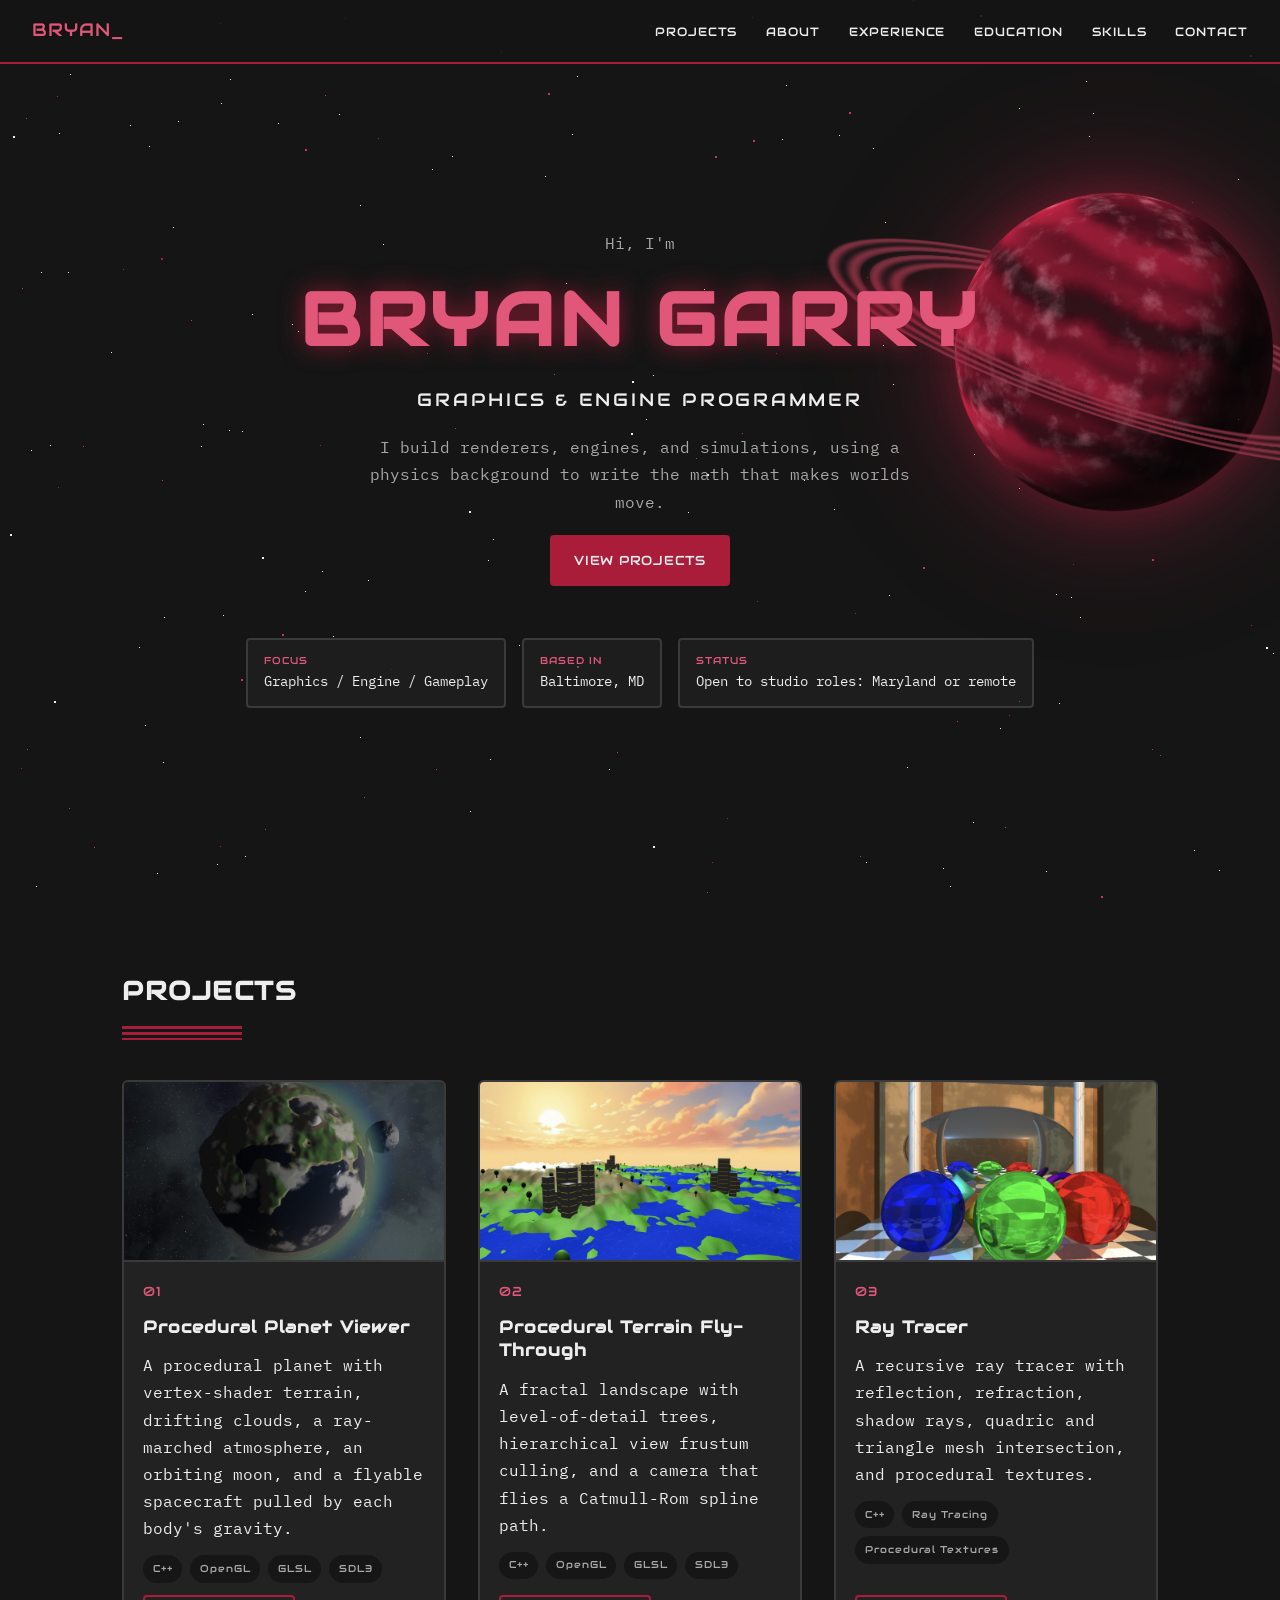
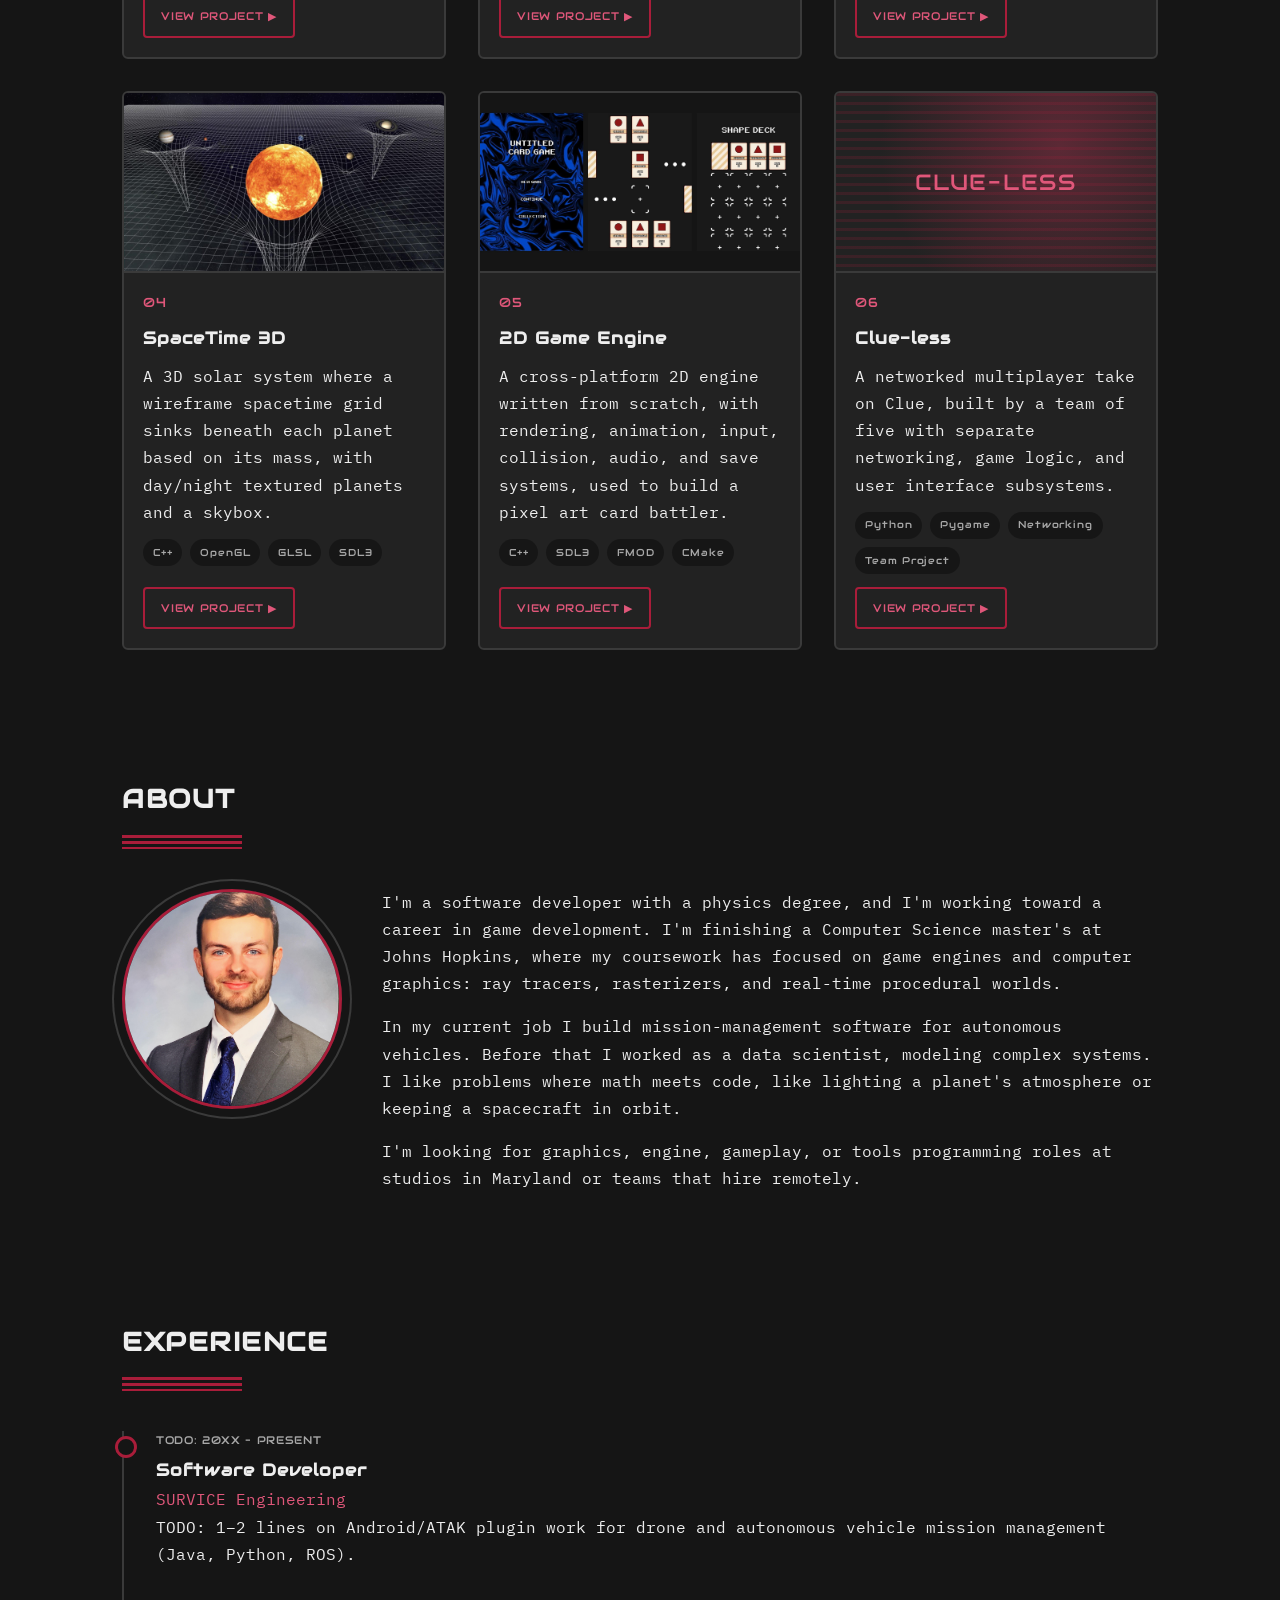
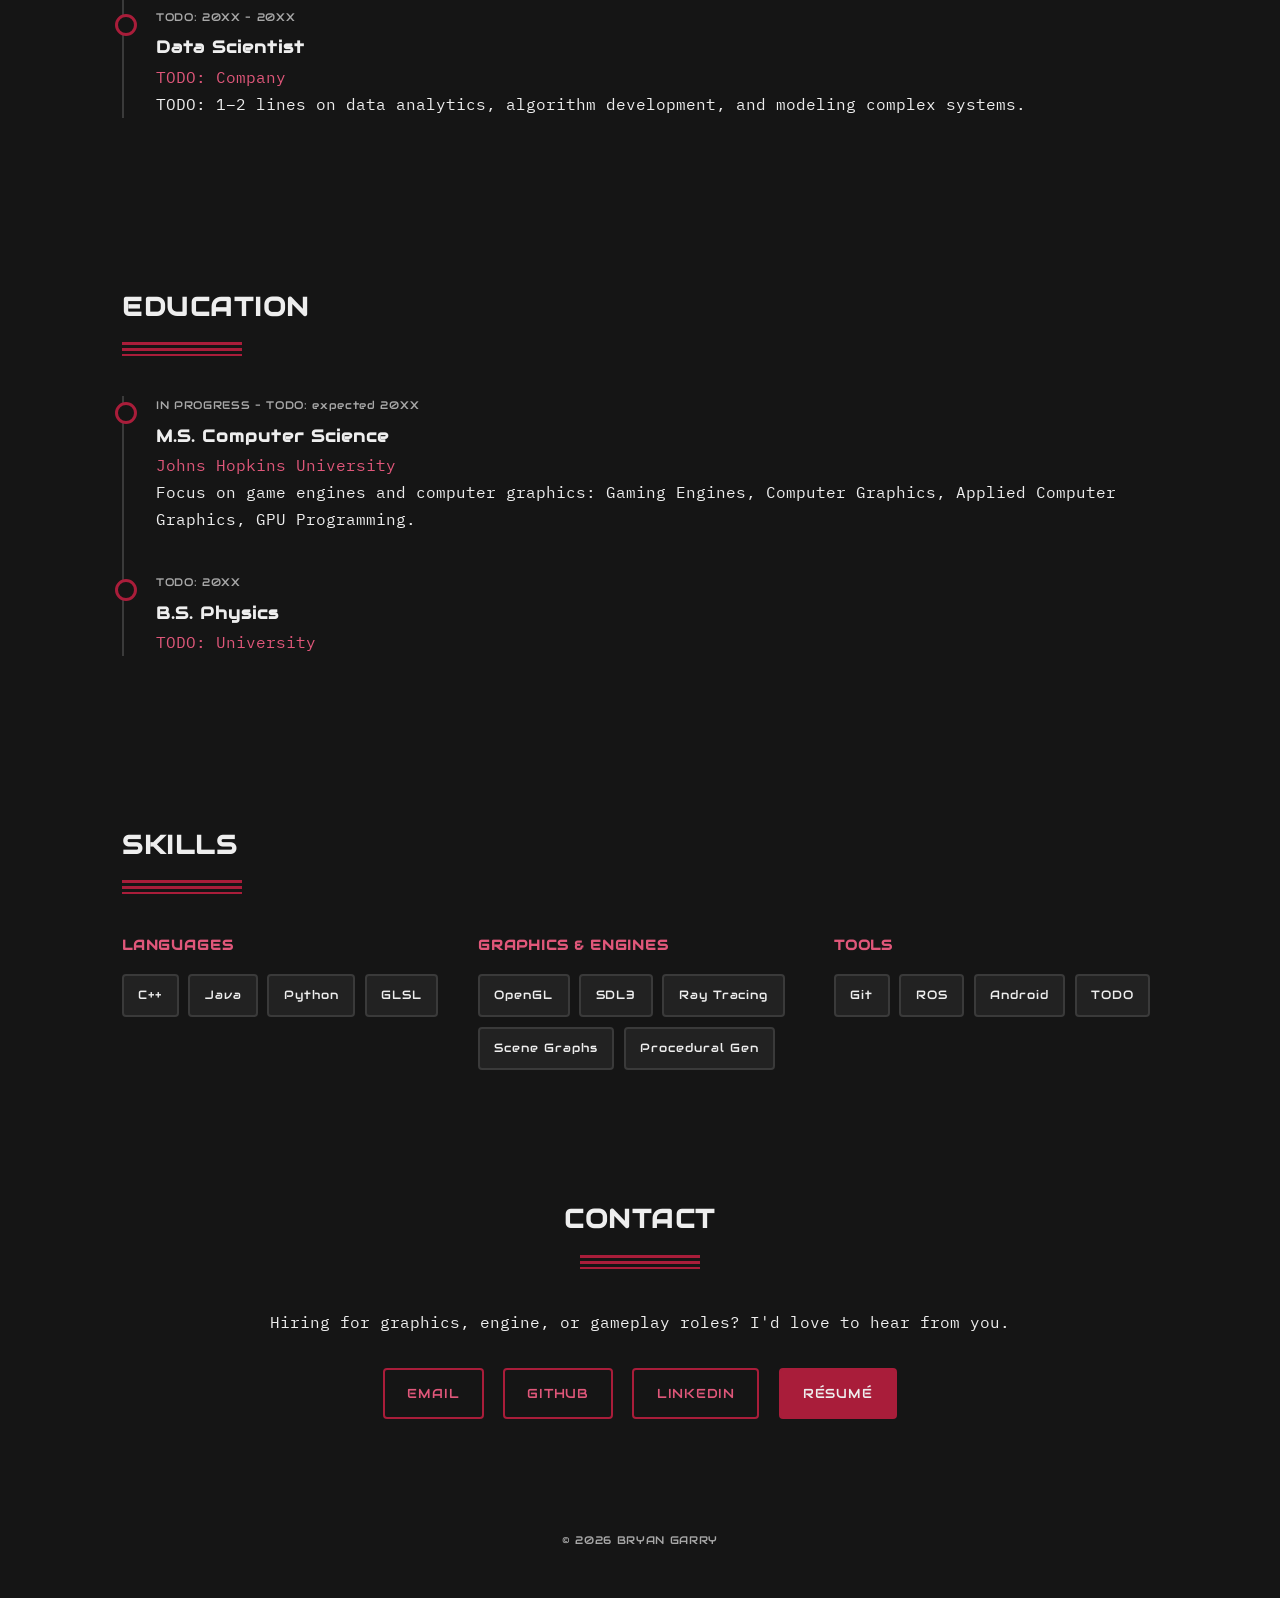
==== commit 8ab3fc79: "Updated Projects" ====
--- a/index.html
+++ b/index.html
@@ -57,45 +57,82 @@
             <div class="project-grid">
 
                 <article class="project-card">
-                    <!-- TODO: replace placeholder with:
-                         <video src="media/planet-viewer/loop.mp4" autoplay muted loop playsinline></video> -->
-                    <div class="media placeholder">VIDEO LOOP<br>planet-viewer/loop.mp4</div>
+                    <!-- Swap for a looping clip later: <video class="media" src="..." autoplay muted loop playsinline></video> -->
+                    <img class="media" src="images/projects/planet-viewer.jpg" alt="Procedural planet with clouds and atmosphere next to an orbiting moon">
                     <div class="project-body">
                         <p class="stage-num">01</p>
                         <h3>Procedural Planet Viewer</h3>
-                        <p>A procedurally generated planet with an atmosphere, oceans, clouds, an orbiting moon, and a spacecraft you can fly with real orbital gravity.</p>
-                        <ul class="tags">
-                            <li>C++</li><li>OpenGL 4.1</li><li>GLSL</li><li>SDL3</li>
+                        <p>A procedural planet with vertex-shader terrain, drifting clouds, a ray-marched atmosphere, an orbiting moon, and a flyable spacecraft pulled by each body's gravity.</p>
+                        <ul class="tags">
+                            <li>C++</li><li>OpenGL</li><li>GLSL</li><li>SDL3</li>
                         </ul>
                         <a href="projects/planet-viewer.html" class="btn btn-small">VIEW PROJECT &#9654;</a>
                     </div>
                 </article>
 
                 <article class="project-card">
-                    <!-- TODO: replace placeholder with image or video -->
-                    <div class="media placeholder">RENDER IMAGE<br>ray-tracer/hero.png</div>
+                    <img class="media" src="images/projects/terrain-scene.jpg" alt="Fractal terrain with trees, city clusters, and ocean at sunset">
                     <div class="project-body">
                         <p class="stage-num">02</p>
+                        <h3>Procedural Terrain Fly-Through</h3>
+                        <p>A fractal landscape with level-of-detail trees, hierarchical view frustum culling, and a camera that flies a Catmull-Rom spline path.</p>
+                        <ul class="tags">
+                            <li>C++</li><li>OpenGL</li><li>GLSL</li><li>SDL3</li>
+                        </ul>
+                        <a href="projects/terrain-scene.html" class="btn btn-small">VIEW PROJECT &#9654;</a>
+                    </div>
+                </article>
+
+                <article class="project-card">
+                    <img class="media" src="images/projects/ray-tracer.jpg" alt="Ray traced room with glass gem spheres on a checkerboard floor">
+                    <div class="project-body">
+                        <p class="stage-num">03</p>
                         <h3>Ray Tracer</h3>
-                        <p>A CPU ray tracer written from scratch, with Cook-Torrance shading, reflection and refraction, triangle meshes, and quadric surfaces.</p>
-                        <ul class="tags">
-                            <li>C++</li><li>Rendering</li><li>BRDFs</li>
+                        <p>A recursive ray tracer with reflection, refraction, shadow rays, quadric and triangle mesh intersection, and procedural textures.</p>
+                        <ul class="tags">
+                            <li>C++</li><li>Ray Tracing</li><li>Procedural Textures</li>
                         </ul>
                         <a href="projects/ray-tracer.html" class="btn btn-small">VIEW PROJECT &#9654;</a>
                     </div>
                 </article>
 
                 <article class="project-card">
-                    <!-- TODO: replace placeholder with video -->
-                    <div class="media placeholder">VIDEO LOOP<br>terrain-scene/loop.mp4</div>
-                    <div class="project-body">
-                        <p class="stage-num">03</p>
-                        <h3>Terrain Scene Graph</h3>
-                        <p>A scene graph renderer with frustum culling, level of detail, fractal terrain, and a spline-driven camera flythrough.</p>
-                        <ul class="tags">
-                            <li>C++</li><li>OpenGL</li><li>Scene Graphs</li>
-                        </ul>
-                        <a href="projects/terrain-scene.html" class="btn btn-small">VIEW PROJECT &#9654;</a>
+                    <img class="media" src="images/projects/spacetime-3d-grid.jpg" alt="Sun and planets sinking into a wireframe spacetime grid">
+                    <div class="project-body">
+                        <p class="stage-num">04</p>
+                        <h3>SpaceTime 3D</h3>
+                        <p>A 3D solar system where a wireframe spacetime grid sinks beneath each planet based on its mass, with day/night textured planets and a skybox.</p>
+                        <ul class="tags">
+                            <li>C++</li><li>OpenGL</li><li>GLSL</li><li>SDL3</li>
+                        </ul>
+                        <a href="projects/spacetime-3d.html" class="btn btn-small">VIEW PROJECT &#9654;</a>
+                    </div>
+                </article>
+
+                <article class="project-card">
+                    <img class="media" src="images/projects/2d-game-engine.jpg" alt="Title menu, battle board, and card collection screens from Untitled Card Game">
+                    <div class="project-body">
+                        <p class="stage-num">05</p>
+                        <h3>2D Game Engine</h3>
+                        <p>A cross-platform 2D engine written from scratch, with rendering, animation, input, collision, audio, and save systems, used to build a pixel art card battler.</p>
+                        <ul class="tags">
+                            <li>C++</li><li>SDL3</li><li>FMOD</li><li>CMake</li>
+                        </ul>
+                        <a href="projects/2d-game-engine.html" class="btn btn-small">VIEW PROJECT &#9654;</a>
+                    </div>
+                </article>
+
+                <article class="project-card">
+                    <!-- Replace with a screenshot: <img class="media" src="images/projects/clue-less.jpg" alt="..."> -->
+                    <div class="media media-fallback"><span>Clue-less</span></div>
+                    <div class="project-body">
+                        <p class="stage-num">06</p>
+                        <h3>Clue-less</h3>
+                        <p>A networked multiplayer take on Clue, built by a team of five with separate networking, game logic, and user interface subsystems.</p>
+                        <ul class="tags">
+                            <li>Python</li><li>Pygame</li><li>Networking</li><li>Team Project</li>
+                        </ul>
+                        <a href="projects/clue-less.html" class="btn btn-small">VIEW PROJECT &#9654;</a>
                     </div>
                 </article>
 
@@ -185,11 +222,10 @@
             <h2 class="section-title">Contact</h2>
             <p class="contact-blurb">Hiring for graphics, engine, or gameplay roles? I'd love to hear from you.</p>
             <div class="contact-links">
-                <!-- TODO: fill in real links -->
-                <a href="mailto:TODO@example.com" class="btn">EMAIL</a>
+                <a href="mailto:bryan.c.garry@outlook.com" class="btn">EMAIL</a>
                 <a href="https://github.com/bryancgarry" class="btn" target="_blank" rel="noopener">GITHUB</a>
-                <a href="#TODO-linkedin" class="btn">LINKEDIN</a>
-                <a href="#TODO-resume" class="btn btn-start">R&Eacute;SUM&Eacute;</a>
+                <a href="https://www.linkedin.com/in/bryan-garry/" class="btn" target="_blank" rel="noopener">LINKEDIN</a>
+                <a href="Resume_BryanGarry.pdf" class="btn btn-start" target="_blank" rel="noopener">R&Eacute;SUM&Eacute;</a>
             </div>
         </section>
     </main>
--- a/css/styles.css
+++ b/css/styles.css
@@ -1,15 +1,16 @@
 /* =========================================================
    SPACE RETRO THEME
-   Palette: colorhunt.co/palette/000000233d4dfe7f2deaecf0
+   Palette: colorhunt.co/palette/151515a91d3ac73659eeeeee
    Change the colors here and the whole site follows.
    ========================================================= */
 :root {
-    --bg: #000000;
-    --panel: #233D4D;
-    --accent: #FE7F2D;
-    --text: #EAECF0;
-    --muted: #9DB0BD;
-    --line: #3B5A6E;
+    --bg: #151515;
+    --panel: #222222;
+    --accent: #A91D3A;     /* fills, borders, stripes */
+    --highlight: #E0577A;  /* accent-colored text (palette's #C73659, lightened to stay readable) */
+    --text: #EEEEEE;
+    --muted: #A8A8A8;
+    --line: #3A3A3A;
 
     --font-display: "Audiowide", sans-serif;
     --font-body: "IBM Plex Mono", monospace;
@@ -40,7 +41,7 @@
 }
 
 a {
-    color: var(--accent);
+    color: var(--highlight);
 }
 
 h1, h2, h3, .btn, .nav, .stage-num, .quest-date, .tags, .inv-slots, .footer {
@@ -67,7 +68,7 @@
     font-family: var(--font-display);
     font-size: 0.75rem;
     line-height: 2;
-    background: rgba(35, 61, 77, 0.35);
+    background: rgba(34, 34, 34, 0.35);
 }
 
 /* ---------- Buttons ---------- */
@@ -76,7 +77,7 @@
     padding: 0.8rem 1.4rem;
     font-size: 0.8rem;
     text-transform: uppercase;
-    color: var(--accent);
+    color: var(--highlight);
     background: transparent;
     border: 2px solid var(--accent);
     border-radius: 4px;
@@ -86,17 +87,18 @@
 
 .btn:hover {
     background: var(--accent);
-    color: var(--bg);
+    color: var(--text);
 }
 
 .btn-start {
     background: var(--accent);
+    color: var(--text);
+}
+
+.btn-start:hover {
+    background: var(--highlight);
+    border-color: var(--highlight);
     color: var(--bg);
-}
-
-.btn-start:hover {
-    background: var(--text);
-    border-color: var(--text);
 }
 
 .btn-small {
@@ -113,12 +115,12 @@
     align-items: center;
     justify-content: space-between;
     padding: 1rem 2rem;
-    background: rgba(0, 0, 0, 0.85);
+    background: rgba(21, 21, 21, 0.9);
     border-bottom: 2px solid var(--accent);
 }
 
 .nav-logo {
-    color: var(--accent);
+    color: var(--highlight);
     text-decoration: none;
     font-size: 1.1rem;
 }
@@ -137,7 +139,7 @@
 }
 
 .nav-links a:hover {
-    color: var(--accent);
+    color: var(--highlight);
 }
 
 .nav-toggle {
@@ -212,8 +214,8 @@
 
 .hero-name {
     font-size: clamp(2.2rem, 7vw, 4.6rem);
-    color: var(--accent);
-    text-shadow: 0 0 24px rgba(254, 127, 45, 0.45);
+    color: var(--highlight);
+    text-shadow: 0 0 24px rgba(169, 29, 58, 0.8);
     line-height: 1.2;
 }
 
@@ -240,7 +242,7 @@
 .hero-stats div {
     border: 2px solid var(--line);
     border-radius: 4px;
-    background: rgba(35, 61, 77, 0.7);
+    background: rgba(34, 34, 34, 0.7);
     padding: 0.8rem 1rem;
     text-align: left;
 }
@@ -249,7 +251,7 @@
     font-family: var(--font-display);
     font-size: 0.65rem;
     letter-spacing: 0.1em;
-    color: var(--accent);
+    color: var(--highlight);
 }
 
 .hero-stats dd {
@@ -276,7 +278,7 @@
 .project-card:hover {
     transform: translateY(-4px);
     border-color: var(--accent);
-    box-shadow: 0 8px 30px rgba(254, 127, 45, 0.2);
+    box-shadow: 0 8px 30px rgba(169, 29, 58, 0.2);
 }
 
 .media {
@@ -301,7 +303,7 @@
 }
 
 .stage-num {
-    color: var(--accent);
+    color: var(--highlight);
     font-size: 0.8rem;
 }
 
@@ -380,7 +382,7 @@
 }
 
 .quest-org {
-    color: var(--accent);
+    color: var(--highlight);
 }
 
 /* ---------- Skills ---------- */
@@ -393,7 +395,7 @@
 .inv-group h3 {
     font-size: 0.85rem;
     text-transform: uppercase;
-    color: var(--accent);
+    color: var(--highlight);
     margin-bottom: 1rem;
 }
 
@@ -463,7 +465,7 @@
 
 .project-header h1 {
     font-size: clamp(1.6rem, 5vw, 2.6rem);
-    color: var(--accent);
+    color: var(--highlight);
     line-height: 1.3;
     margin: 0.5rem 0;
 }
@@ -477,6 +479,44 @@
     width: 100%;
     border-radius: 6px;
     margin-bottom: 2rem;
+}
+
+/* Title panel shown until a project has a screenshot */
+.media-fallback {
+    display: flex;
+    align-items: center;
+    justify-content: center;
+    padding: 1rem;
+    text-align: center;
+    background:
+        repeating-linear-gradient(to bottom, rgba(169, 29, 58, 0.18) 0 3px, transparent 3px 9px),
+        radial-gradient(circle at 70% 30%, rgba(199, 54, 89, 0.35), var(--panel) 70%);
+}
+
+.media-fallback span {
+    font-family: var(--font-display);
+    font-size: 1.4rem;
+    letter-spacing: 0.08em;
+    text-transform: uppercase;
+    color: var(--highlight);
+}
+
+/* Embedded demo videos */
+.video-embed {
+    display: block;
+    width: 100%;
+    aspect-ratio: 16 / 9;
+    border: 0;
+    border-radius: 6px;
+    margin-bottom: 2rem;
+    background: var(--panel);
+}
+
+/* Screenshots keep their own shape instead of the 16:9 placeholder box */
+img.hero-media {
+    display: block;
+    aspect-ratio: auto;
+    height: auto;
 }
 
 .quick-facts {
@@ -493,7 +533,7 @@
     font-family: var(--font-display);
     font-size: 0.65rem;
     letter-spacing: 0.1em;
-    color: var(--accent);
+    color: var(--highlight);
 }
 
 .quick-facts dd {
@@ -505,6 +545,14 @@
     margin: 2.5rem 0 1rem;
 }
 
+.project-page code {
+    color: var(--highlight);
+}
+
+.project-page p + p {
+    margin-top: 1rem;
+}
+
 .project-page ul.bullets {
     padding-left: 1.4rem;
 }
@@ -515,13 +563,43 @@
 
 .project-page ul.bullets li::marker {
     content: "\25B8  ";
-    color: var(--accent);
+    color: var(--highlight);
 }
 
 .gallery {
     display: grid;
     grid-template-columns: repeat(auto-fit, minmax(250px, 1fr));
     gap: 1rem;
+}
+
+.gallery figure {
+    margin: 0;
+}
+
+.gallery img {
+    display: block;
+    width: 100%;
+    aspect-ratio: 16 / 9;
+    object-fit: cover;
+    border-radius: 6px;
+}
+
+/* For screenshots that aren't widescreen, like portrait game screens */
+.gallery-natural {
+    grid-template-columns: repeat(auto-fit, minmax(180px, 1fr));
+    align-items: start;
+}
+
+.gallery-natural img {
+    aspect-ratio: auto;
+    height: auto;
+    background: var(--panel);
+}
+
+.gallery figcaption {
+    margin-top: 0.4rem;
+    font-size: 0.8rem;
+    color: var(--muted);
 }
 
 .gallery .placeholder {
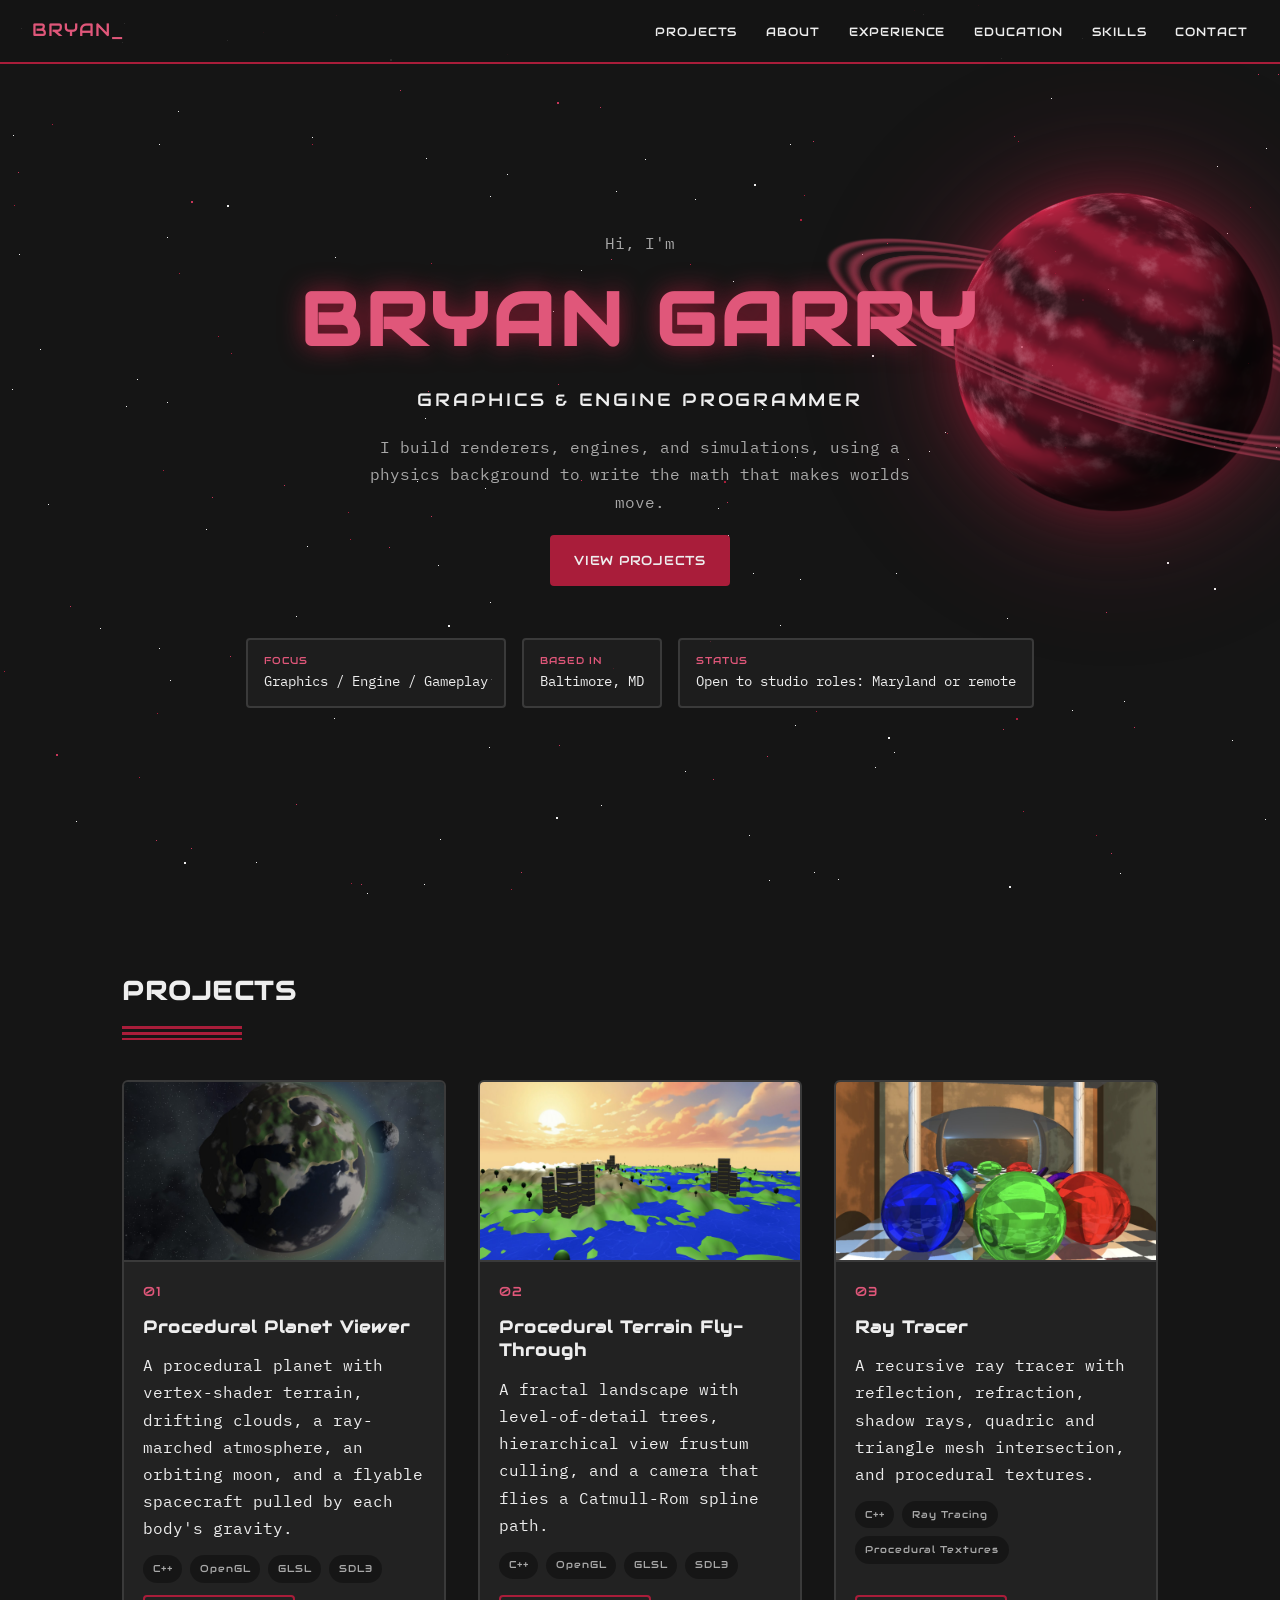
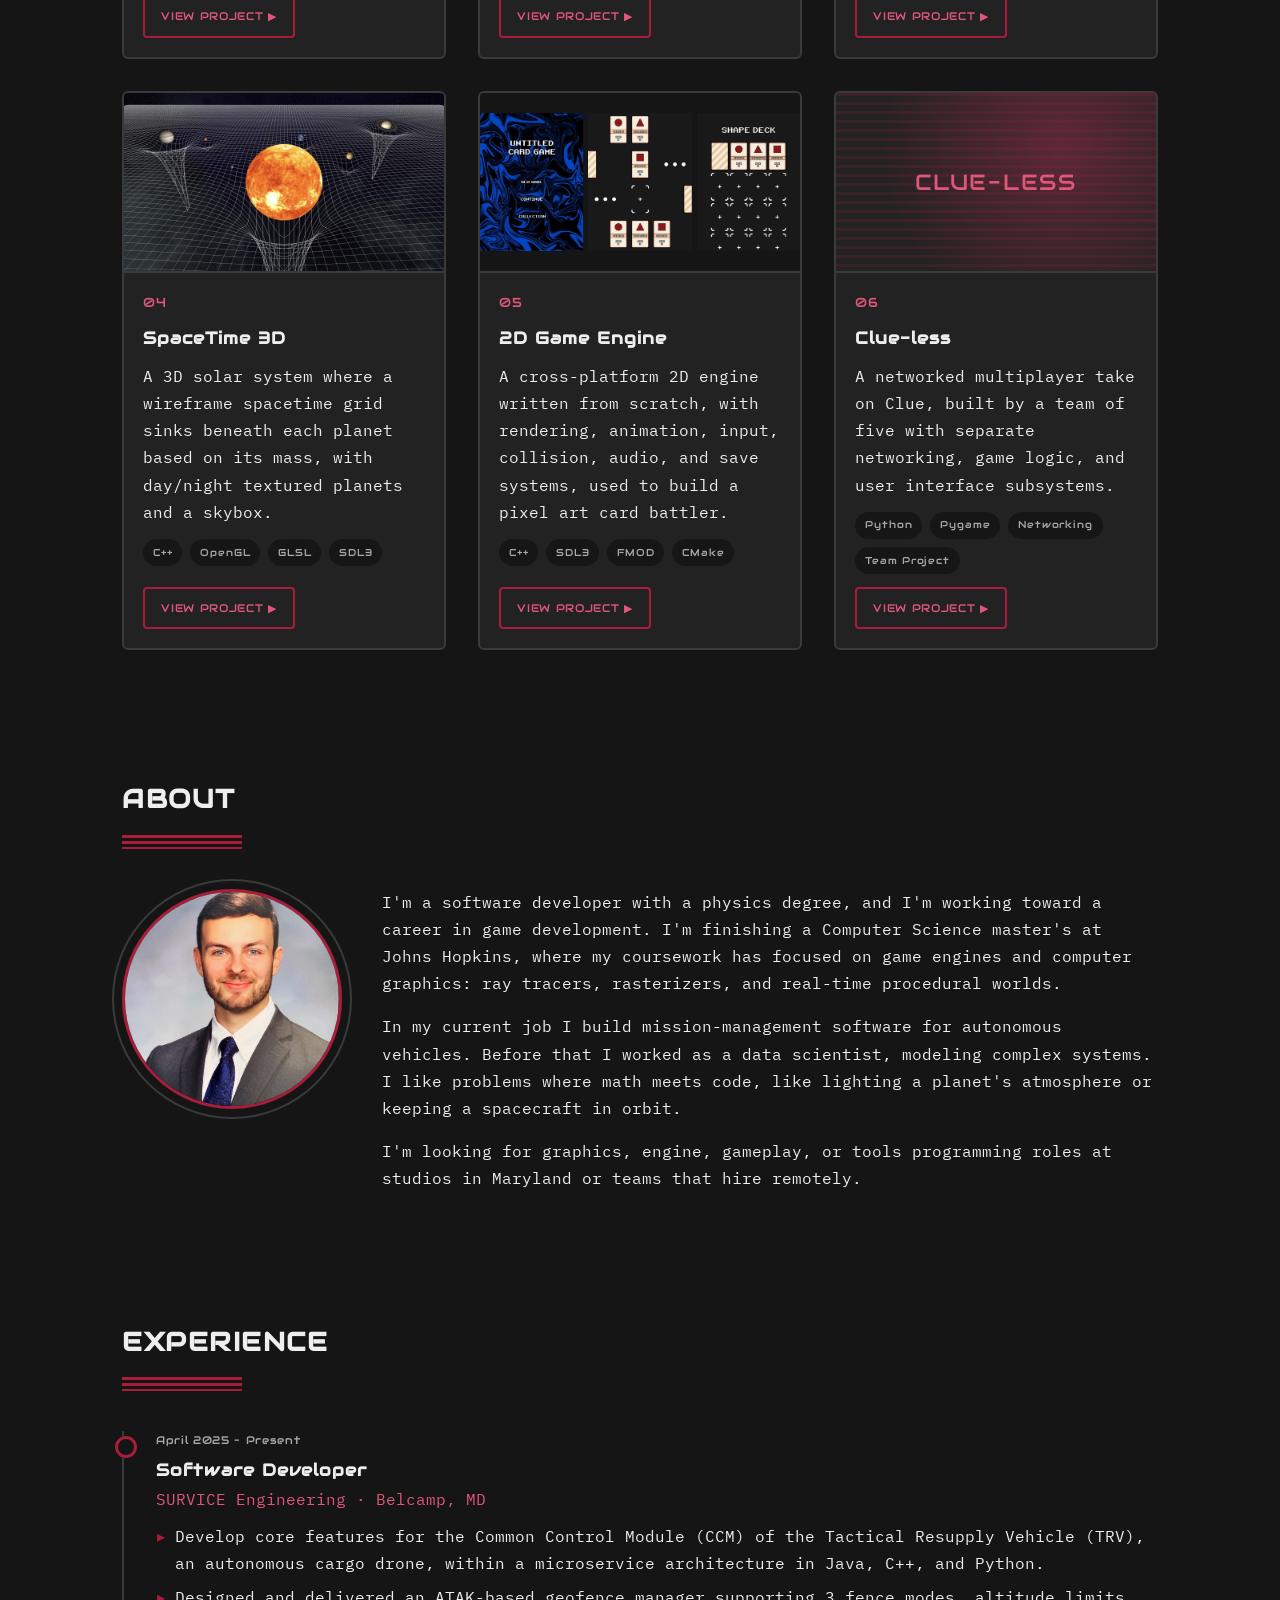
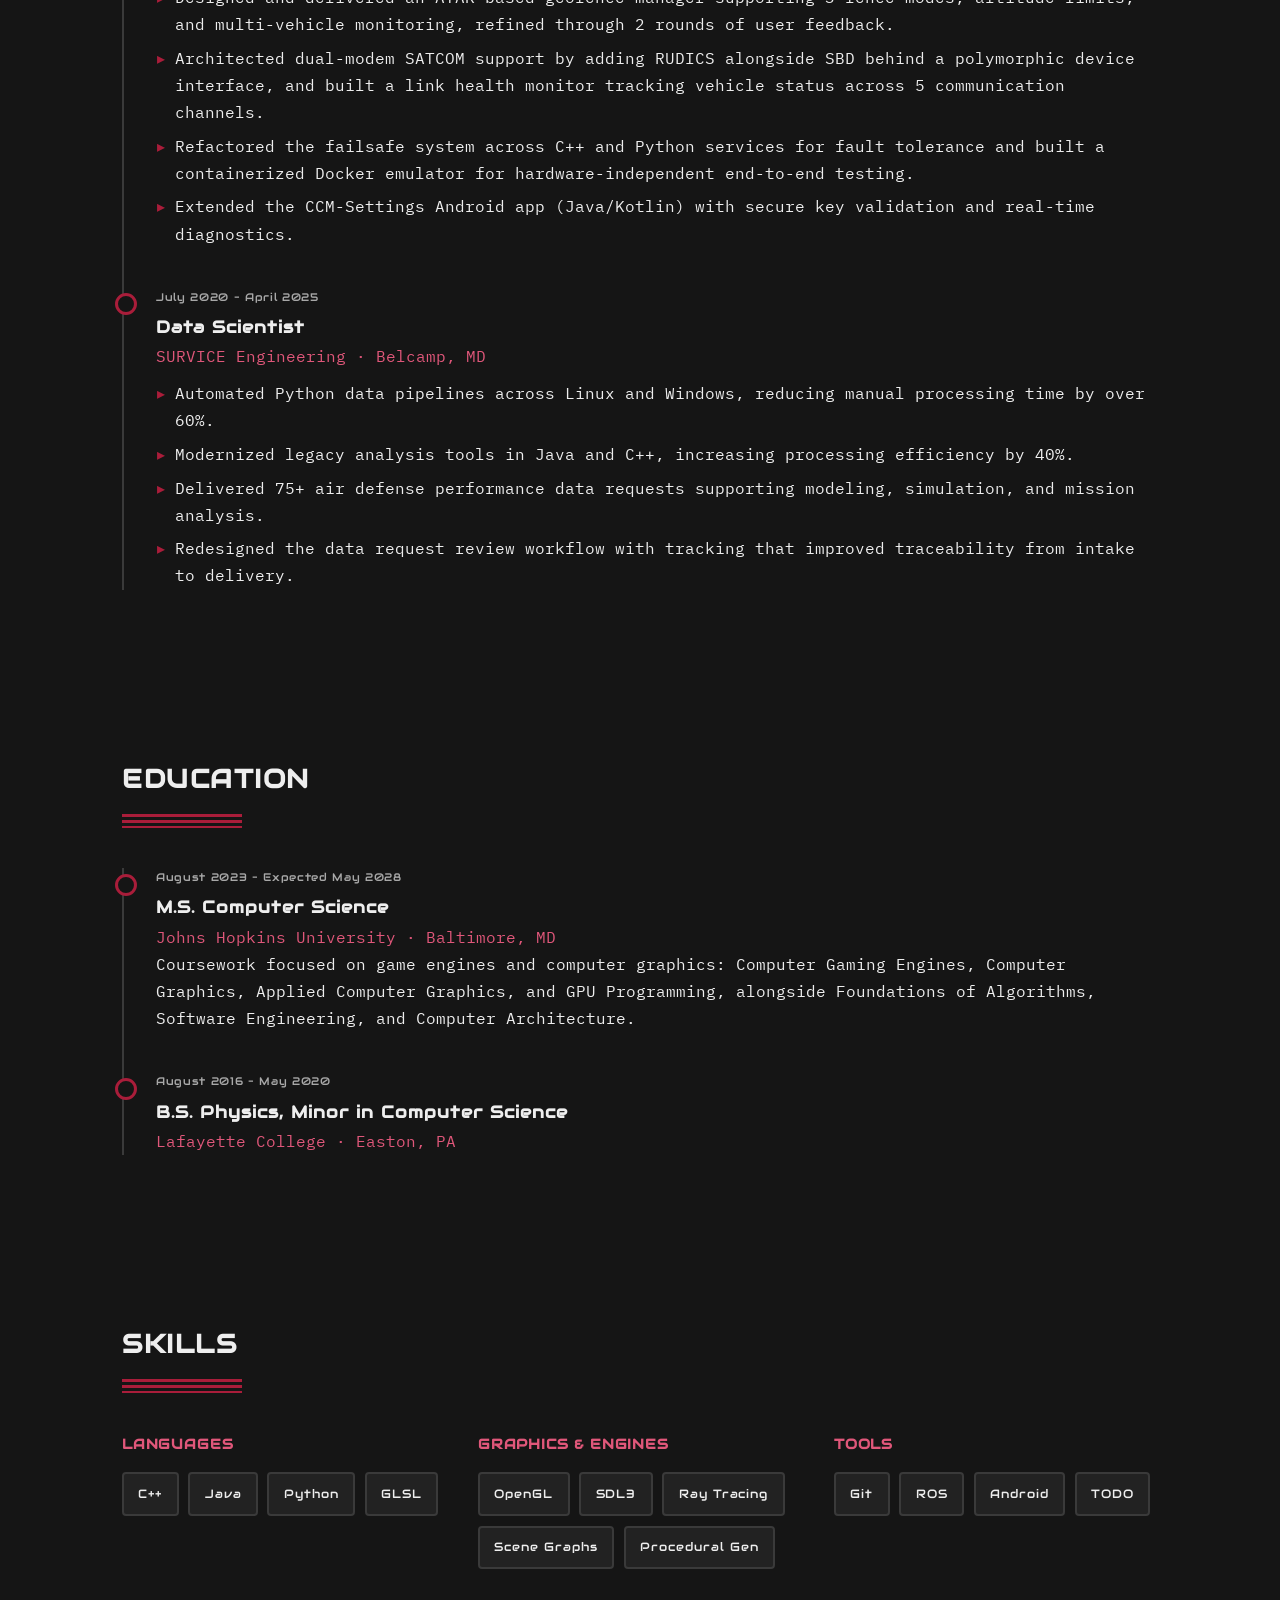
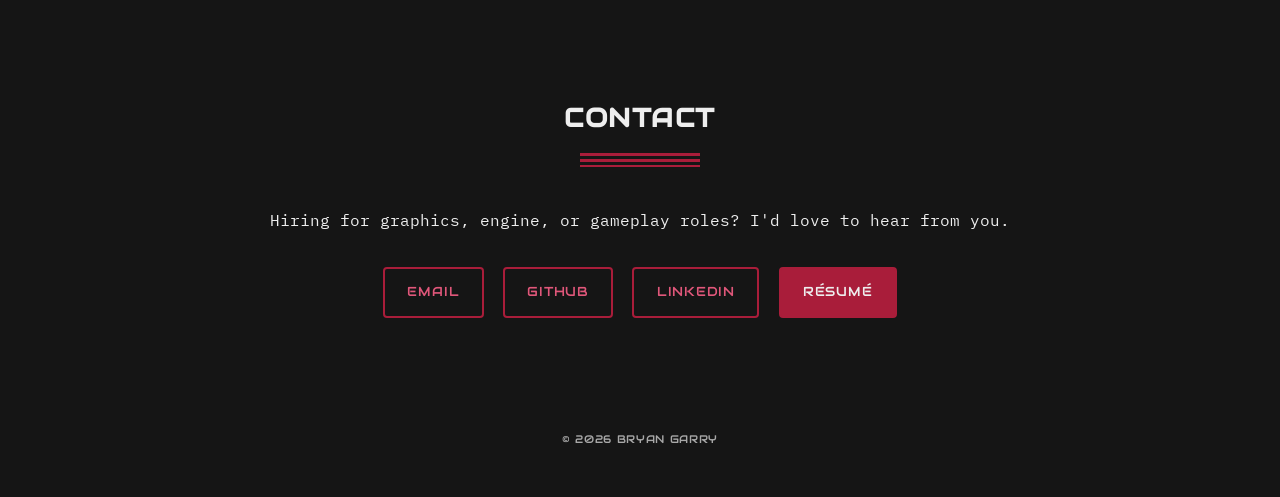
==== commit a4959ed3: "Updated experience, education, and skills" ====
--- a/index.html
+++ b/index.html
@@ -160,16 +160,27 @@
             <h2 class="section-title">Experience</h2>
             <ol class="quest-log">
                 <li class="quest">
-                    <p class="quest-date">TODO: 20XX &ndash; PRESENT</p>
+                    <p class="quest-date">April 2025 &ndash; Present</p>
                     <h3>Software Developer</h3>
-                    <p class="quest-org">SURVICE Engineering</p>
-                    <p>TODO: 1&ndash;2 lines on Android/ATAK plugin work for drone and autonomous vehicle mission management (Java, Python, ROS).</p>
-                </li>
-                <li class="quest">
-                    <p class="quest-date">TODO: 20XX &ndash; 20XX</p>
+                    <p class="quest-org">SURVICE Engineering &middot; Belcamp, MD</p>
+                    <ul class="quest-points">
+                        <li>Develop core features for the Common Control Module (CCM) of the Tactical Resupply Vehicle (TRV), an autonomous cargo drone, within a microservice architecture in Java, C++, and Python.</li>
+                        <li>Designed and delivered an ATAK-based geofence manager supporting 3 fence modes, altitude limits, and multi-vehicle monitoring, refined through 2 rounds of user feedback.</li>
+                        <li>Architected dual-modem SATCOM support by adding RUDICS alongside SBD behind a polymorphic device interface, and built a link health monitor tracking vehicle status across 5 communication channels.</li>
+                        <li>Refactored the failsafe system across C++ and Python services for fault tolerance and built a containerized Docker emulator for hardware-independent end-to-end testing.</li>
+                        <li>Extended the CCM-Settings Android app (Java/Kotlin) with secure key validation and real-time diagnostics.</li>
+                    </ul>
+                </li>
+                <li class="quest">
+                    <p class="quest-date">July 2020 &ndash; April 2025</p>
                     <h3>Data Scientist</h3>
-                    <p class="quest-org">TODO: Company</p>
-                    <p>TODO: 1&ndash;2 lines on data analytics, algorithm development, and modeling complex systems.</p>
+                    <p class="quest-org">SURVICE Engineering &middot; Belcamp, MD</p>
+                    <ul class="quest-points">
+                        <li>Automated Python data pipelines across Linux and Windows, reducing manual processing time by over 60%.</li>
+                        <li>Modernized legacy analysis tools in Java and C++, increasing processing efficiency by 40%.</li>
+                        <li>Delivered 75+ air defense performance data requests supporting modeling, simulation, and mission analysis.</li>
+                        <li>Redesigned the data request review workflow with tracking that improved traceability from intake to delivery.</li>
+                    </ul>
                 </li>
             </ol>
         </section>
@@ -179,15 +190,15 @@
             <h2 class="section-title">Education</h2>
             <ol class="quest-log">
                 <li class="quest">
-                    <p class="quest-date">IN PROGRESS &ndash; TODO: expected 20XX</p>
+                    <p class="quest-date">August 2023 &ndash; Expected May 2028</p>
                     <h3>M.S. Computer Science</h3>
-                    <p class="quest-org">Johns Hopkins University</p>
-                    <p>Focus on game engines and computer graphics: Gaming Engines, Computer Graphics, Applied Computer Graphics, GPU Programming.</p>
-                </li>
-                <li class="quest">
-                    <p class="quest-date">TODO: 20XX</p>
-                    <h3>B.S. Physics</h3>
-                    <p class="quest-org">TODO: University</p>
+                    <p class="quest-org">Johns Hopkins University &middot; Baltimore, MD</p>
+                    <p>Coursework focused on game engines and computer graphics: Computer Gaming Engines, Computer Graphics, Applied Computer Graphics, and GPU Programming, alongside Foundations of Algorithms, Software Engineering, and Computer Architecture.</p>
+                </li>
+                <li class="quest">
+                    <p class="quest-date">August 2016 &ndash; May 2020</p>
+                    <h3>B.S. Physics, Minor in Computer Science</h3>
+                    <p class="quest-org">Lafayette College &middot; Easton, PA</p>
                 </li>
             </ol>
         </section>
--- a/css/styles.css
+++ b/css/styles.css
@@ -385,6 +385,20 @@
     color: var(--highlight);
 }
 
+.quest-points {
+    margin-top: 0.6rem;
+    padding-left: 1.2rem;
+}
+
+.quest-points li {
+    margin-bottom: 0.4rem;
+}
+
+.quest-points li::marker {
+    content: "\25B8  ";
+    color: var(--accent);
+}
+
 /* ---------- Skills ---------- */
 .inventory {
     display: grid;
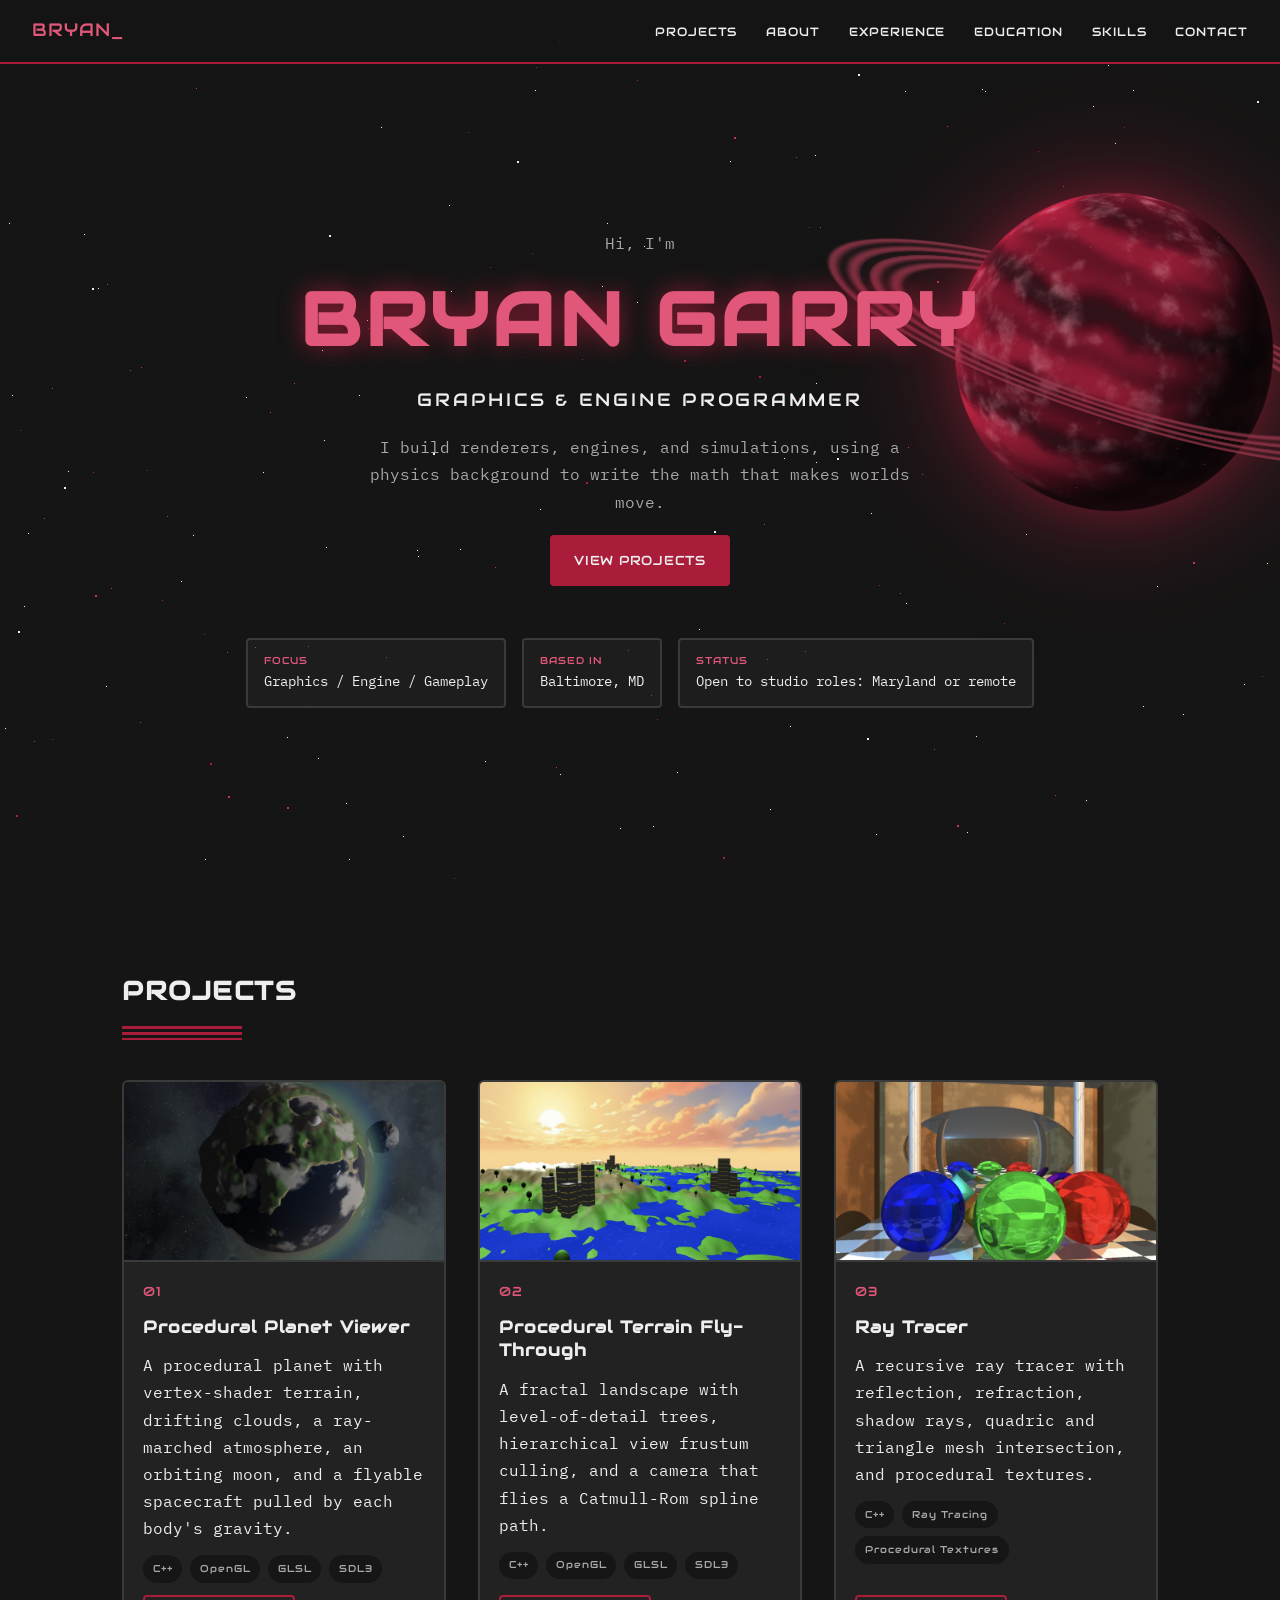
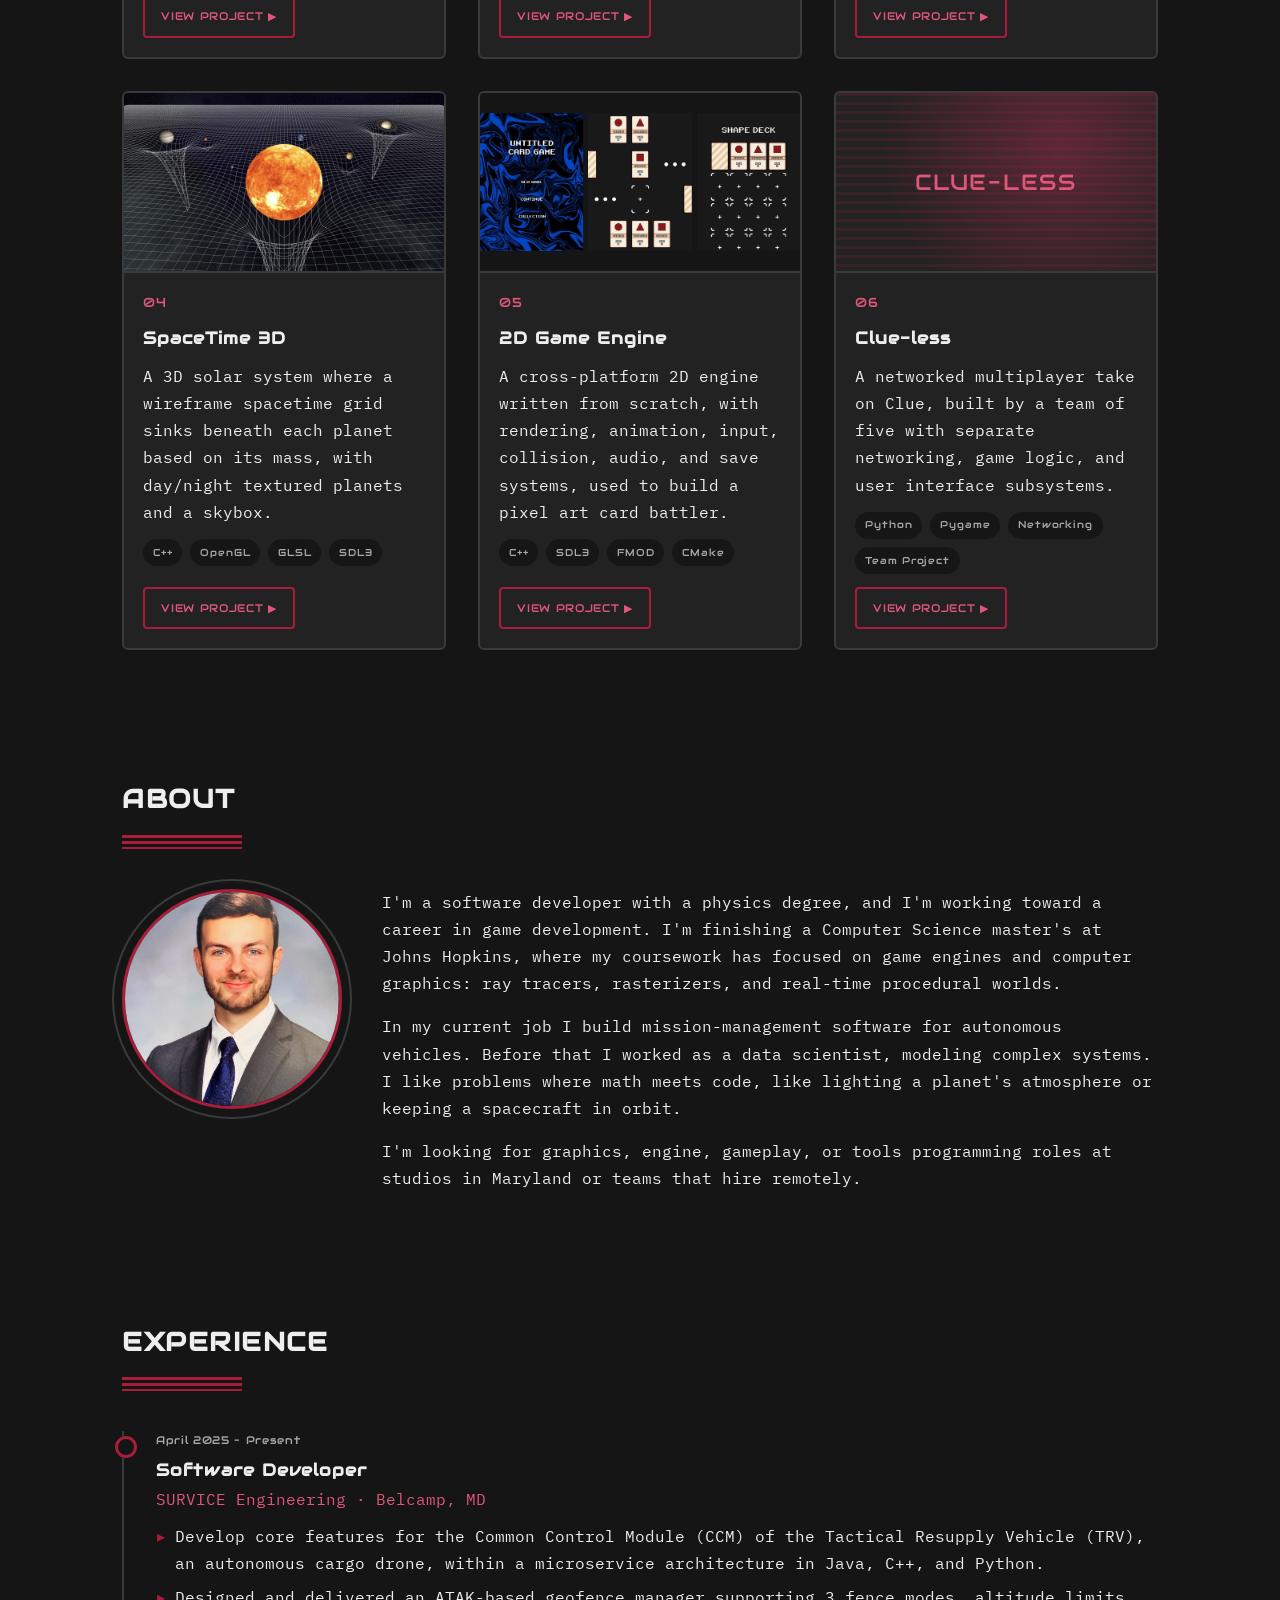
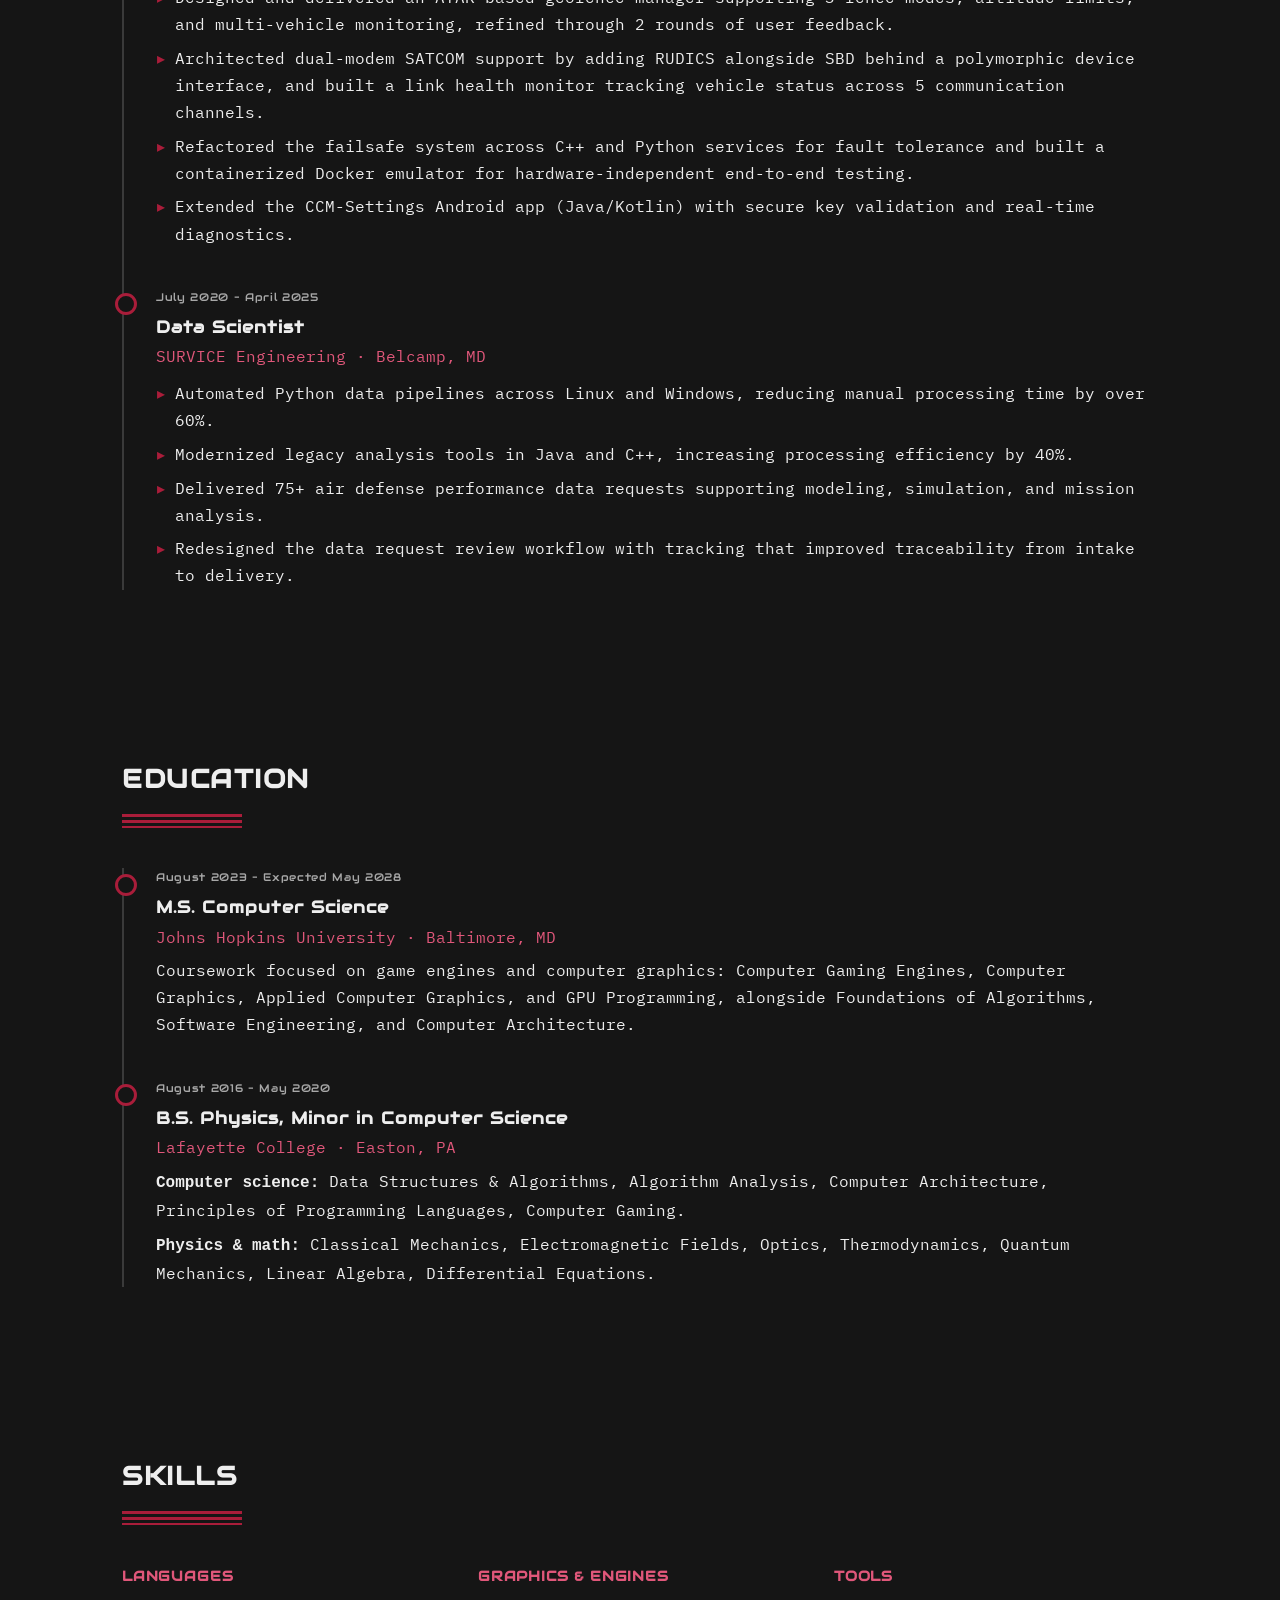
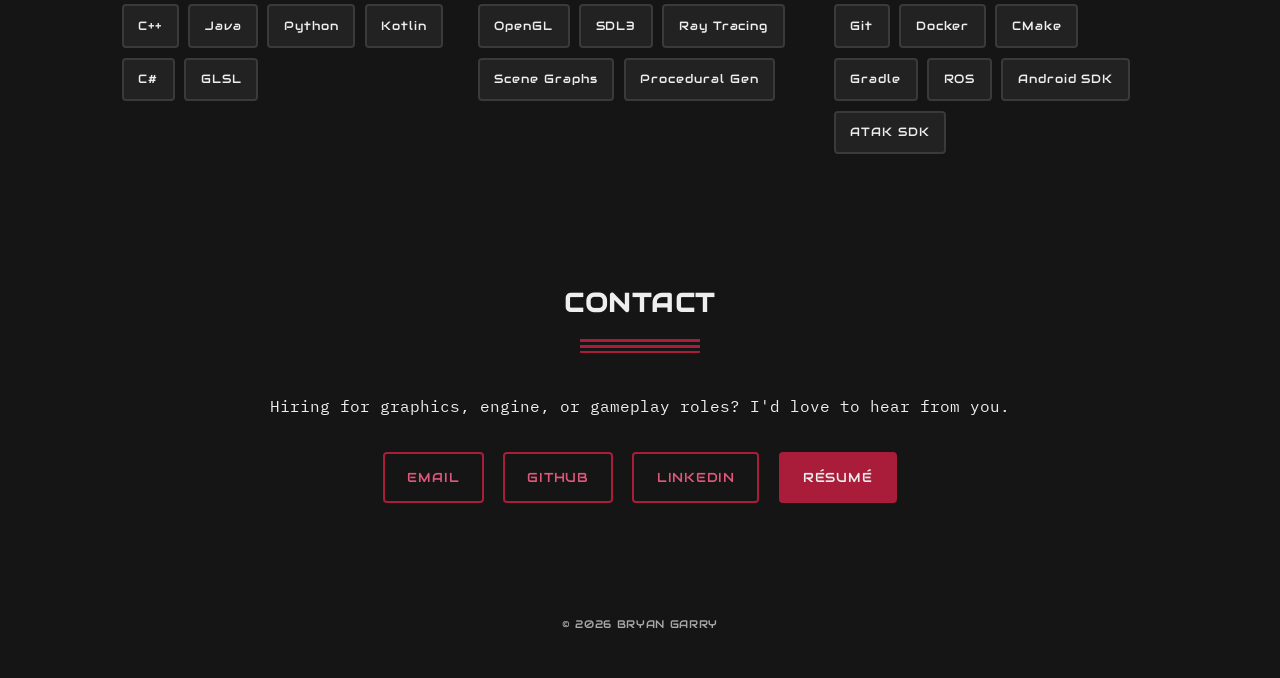
==== commit 0da24d7e: "Added Lafayette Coursework" ====
--- a/index.html
+++ b/index.html
@@ -199,6 +199,8 @@
                     <p class="quest-date">August 2016 &ndash; May 2020</p>
                     <h3>B.S. Physics, Minor in Computer Science</h3>
                     <p class="quest-org">Lafayette College &middot; Easton, PA</p>
+                    <p><strong>Computer science:</strong> Data Structures &amp; Algorithms, Algorithm Analysis, Computer Architecture, Principles of Programming Languages, Computer Gaming.</p>
+                    <p><strong>Physics &amp; math:</strong> Classical Mechanics, Electromagnetic Fields, Optics, Thermodynamics, Quantum Mechanics, Linear Algebra, Differential Equations.</p>
                 </li>
             </ol>
         </section>
@@ -210,7 +212,7 @@
                 <div class="inv-group">
                     <h3>Languages</h3>
                     <ul class="inv-slots">
-                        <li>C++</li><li>Java</li><li>Python</li><li>GLSL</li>
+                        <li>C++</li><li>Java</li><li>Python</li><li>Kotlin</li><li>C#</li><li>GLSL</li>
                     </ul>
                 </div>
                 <div class="inv-group">
@@ -222,7 +224,7 @@
                 <div class="inv-group">
                     <h3>Tools</h3>
                     <ul class="inv-slots">
-                        <li>Git</li><li>ROS</li><li>Android</li><li>TODO</li>
+                        <li>Git</li><li>Docker</li><li>CMake</li><li>Gradle</li><li>ROS</li><li>Android SDK</li><li>ATAK SDK</li>
                     </ul>
                 </div>
             </div>
--- a/css/styles.css
+++ b/css/styles.css
@@ -385,6 +385,14 @@
     color: var(--highlight);
 }
 
+.quest-org + p {
+    margin-top: 0.3rem;
+}
+
+.quest p + p {
+    margin-top: 0.4rem;
+}
+
 .quest-points {
     margin-top: 0.6rem;
     padding-left: 1.2rem;
